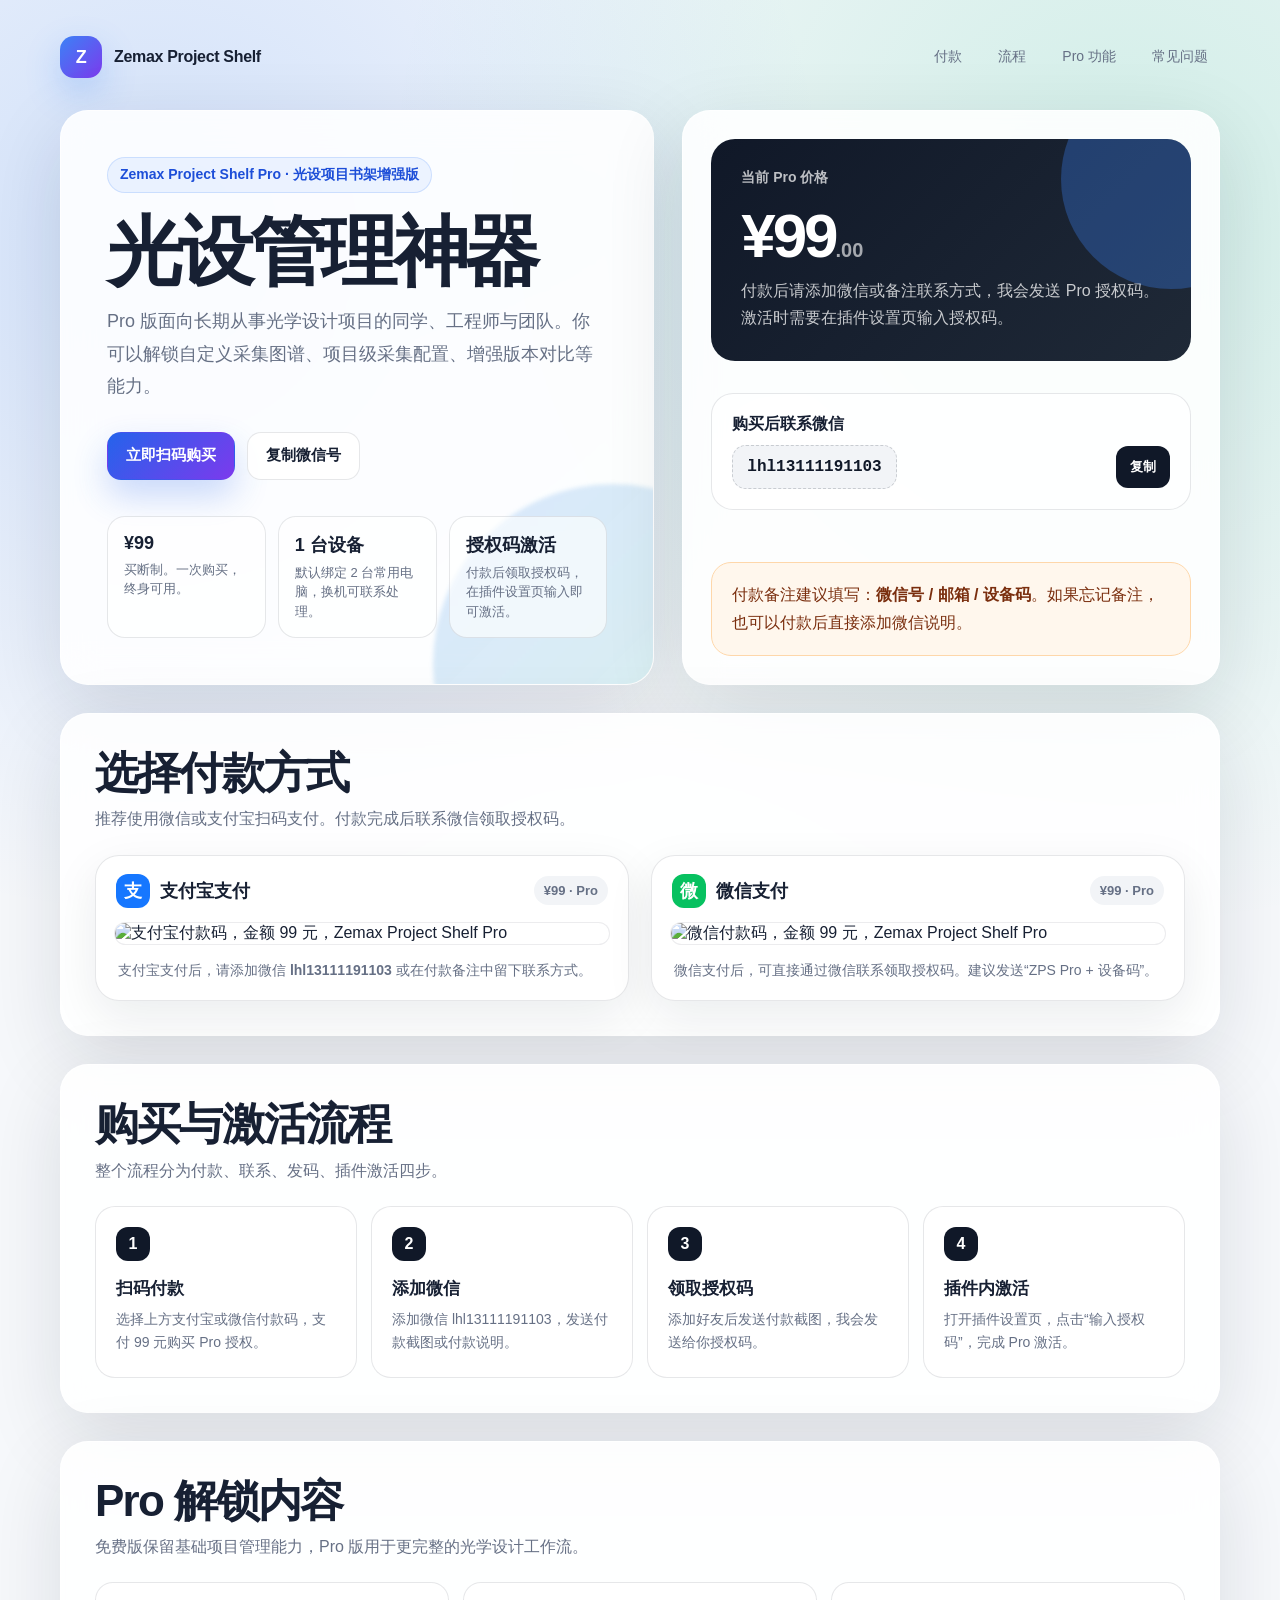
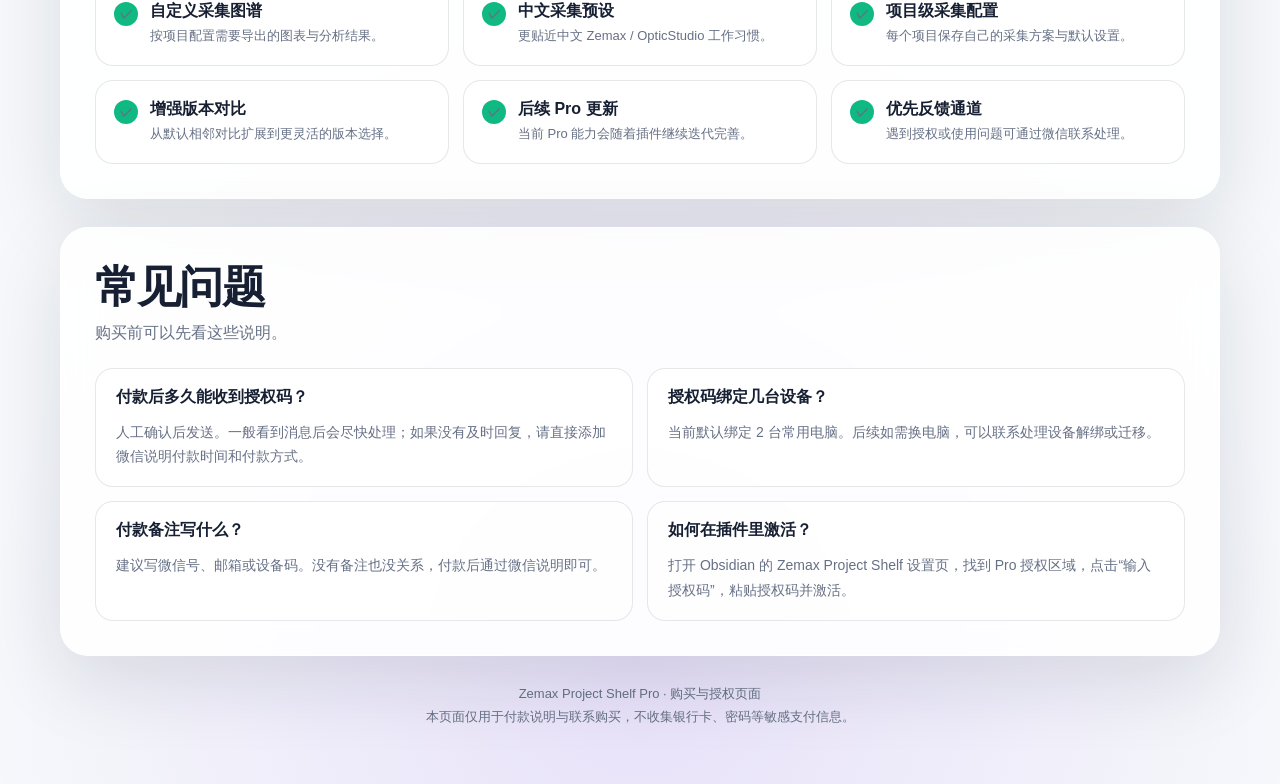
==== pro/index.html @ b1fa9ad0 "add pro purchase page" ====
<!DOCTYPE html>
<html lang="zh-CN"><head>
  <meta charset="utf-8">
  <meta name="viewport" content="width=device-width, initial-scale=1">
  <meta name="theme-color" content="#101828">
  <title>Zemax Project Shelf Pro 购买</title>
  <meta name="description" content="Zemax Project Shelf Pro 购买与授权激活页面。支持微信、支付宝付款，付款后联系领取授权码。">
  <style>
    :root {
      --bg: #f6f8fb;
      --card: rgba(255, 255, 255, 0.88);
      --card-strong: #ffffff;
      --text: #172033;
      --muted: #667085;
      --subtle: #98a2b3;
      --line: rgba(16, 24, 40, 0.10);
      --brand: #3b82f6;
      --brand-2: #10b981;
      --brand-3: #7c3aed;
      --danger: #ef4444;
      --shadow: 0 24px 80px rgba(16, 24, 40, 0.12);
      --shadow-soft: 0 16px 48px rgba(16, 24, 40, 0.08);
      --radius-xl: 28px;
      --radius-lg: 22px;
      --radius-md: 16px;
      --max: 1160px;
    }

    * { box-sizing: border-box; }

    html { scroll-behavior: smooth; }

    body {
      margin: 0;
      font-family: -apple-system, BlinkMacSystemFont, "Segoe UI", "PingFang SC", "Microsoft YaHei", "Helvetica Neue", Arial, sans-serif;
      color: var(--text);
      background:
        radial-gradient(circle at 12% 10%, rgba(59, 130, 246, 0.20), transparent 28%),
        radial-gradient(circle at 88% 8%, rgba(16, 185, 129, 0.16), transparent 30%),
        radial-gradient(circle at 50% 95%, rgba(124, 58, 237, 0.12), transparent 28%),
        var(--bg);
      min-height: 100vh;
    }

    a { color: inherit; text-decoration: none; }

    .page {
      width: min(var(--max), calc(100% - 32px));
      margin: 0 auto;
      padding: 24px 0 56px;
    }

    .nav {
      display: flex;
      align-items: center;
      justify-content: space-between;
      gap: 16px;
      padding: 12px 0 32px;
    }

    .brand {
      display: flex;
      align-items: center;
      gap: 12px;
      font-weight: 800;
      letter-spacing: -0.02em;
    }

    .brand-mark {
      width: 42px;
      height: 42px;
      border-radius: 14px;
      display: grid;
      place-items: center;
      color: white;
      background: linear-gradient(135deg, var(--brand), var(--brand-3));
      box-shadow: 0 14px 34px rgba(59, 130, 246, 0.26);
      font-size: 18px;
    }

    .nav-links {
      display: flex;
      align-items: center;
      gap: 12px;
      color: var(--muted);
      font-size: 14px;
    }

    .nav-links a {
      padding: 9px 12px;
      border-radius: 999px;
    }

    .nav-links a:hover { background: rgba(255,255,255,0.8); }

    .hero {
      display: grid;
      grid-template-columns: 1.05fr 0.95fr;
      gap: 28px;
      align-items: stretch;
    }

    .hero-card,
    .price-card,
    .section-card {
      background: var(--card);
      border: 1px solid rgba(255,255,255,0.72);
      border-radius: var(--radius-xl);
      box-shadow: var(--shadow);
      backdrop-filter: blur(18px);
    }

    .hero-card {
      padding: 46px;
      position: relative;
      overflow: hidden;
      min-height: 520px;
    }

    .hero-card::after {
      content: "";
      position: absolute;
      right: -140px;
      bottom: -160px;
      width: 360px;
      height: 360px;
      border-radius: 999px;
      background: linear-gradient(135deg, rgba(59,130,246,.18), rgba(16,185,129,.16));
      filter: blur(2px);
      pointer-events: none;
    }

    .eyebrow {
      display: inline-flex;
      align-items: center;
      gap: 8px;
      padding: 8px 12px;
      border: 1px solid rgba(59, 130, 246, 0.18);
      border-radius: 999px;
      color: #1d4ed8;
      background: rgba(59, 130, 246, 0.08);
      font-size: 14px;
      font-weight: 700;
    }

    h1 {
      margin: 22px 0 16px;
      font-size: clamp(42px, 7vw, 76px);
      line-height: 0.98;
      letter-spacing: -0.06em;
    }

    .hero-desc {
      max-width: 660px;
      margin: 0 0 26px;
      color: var(--muted);
      font-size: 18px;
      line-height: 1.78;
    }

    .hero-actions {
      display: flex;
      flex-wrap: wrap;
      gap: 12px;
      margin: 30px 0;
      position: relative;
      z-index: 1;
    }

    .btn {
      display: inline-flex;
      align-items: center;
      justify-content: center;
      gap: 9px;
      min-height: 48px;
      padding: 0 18px;
      border-radius: 14px;
      border: 1px solid transparent;
      font-size: 15px;
      font-weight: 800;
      cursor: pointer;
      transition: transform .18s ease, box-shadow .18s ease, background .18s ease;
      user-select: none;
    }

    .btn:hover { transform: translateY(-1px); }

    .btn-primary {
      color: #fff;
      background: linear-gradient(135deg, #2563eb, #7c3aed);
      box-shadow: 0 16px 34px rgba(37, 99, 235, 0.24);
    }

    .btn-secondary {
      color: var(--text);
      background: rgba(255,255,255,0.8);
      border-color: var(--line);
    }

    .mini-grid {
      display: grid;
      grid-template-columns: repeat(3, minmax(0, 1fr));
      gap: 12px;
      margin-top: 36px;
      position: relative;
      z-index: 1;
    }

    .mini {
      padding: 16px;
      border-radius: 18px;
      border: 1px solid var(--line);
      background: rgba(255,255,255,0.62);
    }

    .mini strong {
      display: block;
      margin-bottom: 6px;
      font-size: 18px;
    }

    .mini span {
      color: var(--muted);
      font-size: 13px;
      line-height: 1.5;
    }

    .price-card {
      padding: 28px;
      display: flex;
      flex-direction: column;
      justify-content: space-between;
      gap: 22px;
      min-height: 520px;
    }

    .price-box {
      border-radius: 24px;
      padding: 30px;
      background: linear-gradient(135deg, #101828, #1f2937);
      color: white;
      position: relative;
      overflow: hidden;
    }

    .price-box::before {
      content: "";
      position: absolute;
      inset: -70px -90px auto auto;
      width: 220px;
      height: 220px;
      border-radius: 999px;
      background: rgba(59,130,246,0.32);
    }

    .price-label {
      color: rgba(255,255,255,0.72);
      font-weight: 700;
      font-size: 14px;
      position: relative;
    }

    .price {
      margin: 18px 0 10px;
      font-size: 62px;
      line-height: 1;
      letter-spacing: -0.05em;
      font-weight: 900;
      position: relative;
    }

    .price small {
      font-size: 20px;
      color: rgba(255,255,255,0.62);
      font-weight: 700;
      letter-spacing: 0;
    }

    .price-note {
      color: rgba(255,255,255,0.76);
      line-height: 1.7;
      margin: 0;
      position: relative;
    }

    .contact-card {
      border: 1px solid var(--line);
      border-radius: 22px;
      padding: 20px;
      background: rgba(255,255,255,0.72);
    }

    .contact-row {
      display: flex;
      align-items: center;
      justify-content: space-between;
      gap: 12px;
      margin-top: 10px;
    }

    .contact-id {
      padding: 12px 14px;
      border-radius: 14px;
      background: #f2f4f7;
      border: 1px dashed rgba(16,24,40,0.18);
      color: #101828;
      font-family: ui-monospace, SFMono-Regular, Menlo, Monaco, Consolas, "Liberation Mono", monospace;
      font-weight: 800;
      overflow-wrap: anywhere;
    }

    .copy-btn {
      border: 0;
      border-radius: 12px;
      padding: 12px 14px;
      background: #101828;
      color: white;
      font-weight: 800;
      cursor: pointer;
      white-space: nowrap;
    }

    .section {
      margin-top: 28px;
    }

    .section-card {
      padding: 34px;
    }

    .section-head {
      display: flex;
      align-items: end;
      justify-content: space-between;
      gap: 20px;
      margin-bottom: 22px;
    }

    h2 {
      margin: 0;
      font-size: clamp(28px, 4vw, 44px);
      line-height: 1.12;
      letter-spacing: -0.04em;
    }

    .section-subtitle {
      margin: 8px 0 0;
      color: var(--muted);
      line-height: 1.7;
    }

    .payment-grid {
      display: grid;
      grid-template-columns: repeat(2, minmax(0, 1fr));
      gap: 22px;
    }

    .pay-card {
      background: var(--card-strong);
      border: 1px solid var(--line);
      border-radius: 24px;
      padding: 18px;
      box-shadow: var(--shadow-soft);
      overflow: hidden;
    }

    .pay-top {
      display: flex;
      align-items: center;
      justify-content: space-between;
      gap: 12px;
      margin-bottom: 14px;
      padding: 0 2px;
    }

    .pay-title {
      display: flex;
      align-items: center;
      gap: 10px;
      font-size: 18px;
      font-weight: 900;
    }

    .pay-icon {
      width: 34px;
      height: 34px;
      border-radius: 12px;
      display: grid;
      place-items: center;
      color: white;
      font-weight: 900;
    }

    .ali { background: #1677ff; }
    .wechat { background: #07c160; }

    .pay-badge {
      color: var(--muted);
      font-size: 13px;
      font-weight: 700;
      padding: 7px 10px;
      border-radius: 999px;
      background: #f2f4f7;
    }

    .pay-img-wrap {
      border-radius: 20px;
      border: 1px solid rgba(16,24,40,0.08);
      background: #fff;
      overflow: hidden;
    }

    .pay-img {
      width: 100%;
      display: block;
      height: auto;
    }

    .pay-tip {
      margin: 14px 4px 0;
      color: var(--muted);
      font-size: 14px;
      line-height: 1.7;
    }

    .steps {
      display: grid;
      grid-template-columns: repeat(4, minmax(0, 1fr));
      gap: 14px;
      counter-reset: step;
    }

    .step {
      counter-increment: step;
      border-radius: 20px;
      border: 1px solid var(--line);
      background: rgba(255,255,255,0.68);
      padding: 20px;
      min-height: 172px;
    }

    .step::before {
      content: counter(step);
      display: grid;
      place-items: center;
      width: 34px;
      height: 34px;
      border-radius: 12px;
      margin-bottom: 16px;
      background: #101828;
      color: white;
      font-weight: 900;
    }

    .step strong {
      display: block;
      margin-bottom: 8px;
      font-size: 17px;
    }

    .step span {
      color: var(--muted);
      font-size: 14px;
      line-height: 1.65;
    }

    .features {
      display: grid;
      grid-template-columns: repeat(3, minmax(0, 1fr));
      gap: 14px;
    }

    .feature {
      display: flex;
      gap: 12px;
      padding: 18px;
      border: 1px solid var(--line);
      border-radius: 18px;
      background: rgba(255,255,255,0.62);
    }

    .check {
      flex: 0 0 auto;
      width: 24px;
      height: 24px;
      border-radius: 999px;
      display: grid;
      place-items: center;
      color: white;
      background: var(--brand-2);
      font-size: 14px;
      font-weight: 900;
      margin-top: 1px;
    }

    .feature strong {
      display: block;
      margin-bottom: 4px;
      font-size: 16px;
    }

    .feature span {
      color: var(--muted);
      font-size: 13px;
      line-height: 1.6;
    }

    .notice {
      margin-top: 20px;
      padding: 18px 20px;
      border-radius: 20px;
      color: #7a2e0e;
      background: #fff7ed;
      border: 1px solid #fed7aa;
      line-height: 1.75;
    }

    .faq-grid {
      display: grid;
      grid-template-columns: repeat(2, minmax(0, 1fr));
      gap: 14px;
    }

    details {
      border: 1px solid var(--line);
      border-radius: 18px;
      background: rgba(255,255,255,0.68);
      padding: 18px 20px;
    }

    summary {
      cursor: pointer;
      font-weight: 900;
      list-style: none;
    }

    summary::-webkit-details-marker { display: none; }

    details p {
      margin: 12px 0 0;
      color: var(--muted);
      line-height: 1.72;
      font-size: 14px;
    }

    .footer {
      margin-top: 26px;
      text-align: center;
      color: var(--muted);
      font-size: 13px;
      line-height: 1.8;
    }

    .toast {
      position: fixed;
      left: 50%;
      bottom: 26px;
      transform: translateX(-50%) translateY(20px);
      opacity: 0;
      pointer-events: none;
      color: white;
      background: rgba(16,24,40,0.94);
      border-radius: 999px;
      padding: 12px 18px;
      font-weight: 800;
      box-shadow: 0 16px 40px rgba(16,24,40,0.22);
      transition: opacity .2s ease, transform .2s ease;
      z-index: 99;
    }

    .toast.show {
      opacity: 1;
      transform: translateX(-50%) translateY(0);
    }

    @media (max-width: 980px) {
      .hero,
      .payment-grid,
      .steps,
      .features,
      .faq-grid {
        grid-template-columns: 1fr;
      }
      .hero-card,
      .price-card { min-height: auto; }
      .mini-grid { grid-template-columns: 1fr; }
      .nav-links { display: none; }
      .section-head { display: block; }
    }

    @media (max-width: 640px) {
      .page { width: min(100% - 20px, var(--max)); padding-top: 14px; }
      .hero-card,
      .price-card,
      .section-card { border-radius: 22px; }
      .hero-card { padding: 30px 22px; }
      .price-card { padding: 18px; }
      .section-card { padding: 24px 18px; }
      .price { font-size: 52px; }
      .contact-row { align-items: stretch; flex-direction: column; }
      .copy-btn { width: 100%; }
      .btn { width: 100%; }
      .pay-card { padding: 12px; }
      .pay-top { align-items: flex-start; flex-direction: column; }
    }
  </style>
</head>
<body>
  <main class="page">
    <nav class="nav" aria-label="页面导航">
      <a class="brand" href="#top" aria-label="Zemax Project Shelf Pro">
        <span class="brand-mark">Z</span>
        <span>Zemax Project Shelf</span>
      </a>
      <div class="nav-links">
        <a href="#pay">付款</a>
        <a href="#steps">流程</a>
        <a href="#features">Pro 功能</a>
        <a href="#faq">常见问题</a>
      </div>
    </nav>

    <section class="hero" id="top">
      <div class="hero-card">
        <span class="eyebrow">Zemax Project Shelf Pro · 光设项目书架增强版</span>
        <h1>光设管理神器</h1>
        <p class="hero-desc">
          Pro 版面向长期从事光学设计项目的同学、工程师与团队。你可以解锁自定义采集图谱、项目级采集配置、增强版本对比等能力。
        </p>
        <div class="hero-actions">
          <a class="btn btn-primary" href="#pay">立即扫码购买</a>
          <button class="btn btn-secondary" type="button" data-copy="lhl13111191103">复制微信号</button>
        </div>
        <div class="mini-grid" aria-label="购买信息摘要">
          <div class="mini">
            <strong>¥99</strong>
            <span>买断制。一次购买，终身可用。</span>
          </div>
          <div class="mini">
            <strong>1 台设备</strong>
            <span>默认绑定 2 台常用电脑，换机可联系处理。</span>
          </div>
          <div class="mini">
            <strong>授权码激活</strong>
            <span>付款后领取授权码，在插件设置页输入即可激活。</span>
          </div>
        </div>
      </div>

      <aside class="price-card" aria-label="价格与联系方式">
        <div class="price-box">
          <div class="price-label">当前 Pro 价格</div>
          <div class="price">¥99<small>.00</small></div>
          <p class="price-note">付款后请添加微信或备注联系方式，我会发送 Pro 授权码。激活时需要在插件设置页输入授权码。</p>
        </div>
        <div class="contact-card">
          <strong>购买后联系微信</strong>
          <div class="contact-row">
            <div class="contact-id">lhl13111191103</div>
            <button class="copy-btn" type="button" data-copy="lhl13111191103">复制</button>
          </div>
        </div>
        <div class="notice">
          付款备注建议填写：<strong>微信号 / 邮箱 / 设备码</strong>。如果忘记备注，也可以付款后直接添加微信说明。
        </div>
      </aside>
    </section>

    <section class="section" id="pay">
      <div class="section-card">
        <div class="section-head">
          <div>
            <h2>选择付款方式</h2>
            <p class="section-subtitle">推荐使用微信或支付宝扫码支付。付款完成后联系微信领取授权码。</p>
          </div>
        </div>

        <div class="payment-grid">
          <article class="pay-card">
            <div class="pay-top">
              <div class="pay-title"><span class="pay-icon ali">支</span>支付宝支付</div>
              <span class="pay-badge">¥99 · Pro</span>
            </div>
            <div class="pay-img-wrap">
              <img class="pay-img" src="assets/alipay-pro-99.jpg" alt="支付宝付款码，金额 99 元，Zemax Project Shelf Pro">
            </div>
            <p class="pay-tip">支付宝支付后，请添加微信 <strong>lhl13111191103</strong> 或在付款备注中留下联系方式。</p>
          </article>

          <article class="pay-card">
            <div class="pay-top">
              <div class="pay-title"><span class="pay-icon wechat">微</span>微信支付</div>
              <span class="pay-badge">¥99 · Pro</span>
            </div>
            <div class="pay-img-wrap">
              <img class="pay-img" src="assets/wechat-pro-99.png" alt="微信付款码，金额 99 元，Zemax Project Shelf Pro">
            </div>
            <p class="pay-tip">微信支付后，可直接通过微信联系领取授权码。建议发送“ZPS Pro + 设备码”。</p>
          </article>
        </div>
      </div>
    </section>

    <section class="section" id="steps">
      <div class="section-card">
        <div class="section-head">
          <div>
            <h2>购买与激活流程</h2>
            <p class="section-subtitle">整个流程分为付款、联系、发码、插件激活四步。</p>
          </div>
        </div>
        <div class="steps">
          <div class="step">
            <strong>扫码付款</strong>
            <span>选择上方支付宝或微信付款码，支付 99 元购买 Pro 授权。</span>
          </div>
          <div class="step">
            <strong>添加微信</strong>
            <span>添加微信 lhl13111191103，发送付款截图或付款说明。</span>
          </div>
          <div class="step">
            <strong>领取授权码</strong>
            <span>添加好友后发送付款截图，我会发送给你授权码。</span>
          </div>
          <div class="step">
            <strong>插件内激活</strong>
            <span>打开插件设置页，点击“输入授权码”，完成 Pro 激活。</span>
          </div>
        </div>
      </div>
    </section>

    <section class="section" id="features">
      <div class="section-card">
        <div class="section-head">
          <div>
            <h2>Pro 解锁内容</h2>
            <p class="section-subtitle">免费版保留基础项目管理能力，Pro 版用于更完整的光学设计工作流。</p>
          </div>
        </div>
        <div class="features">
          <div class="feature"><span class="check">✓</span><div><strong>自定义采集图谱</strong><span>按项目配置需要导出的图表与分析结果。</span></div></div>
          <div class="feature"><span class="check">✓</span><div><strong>中文采集预设</strong><span>更贴近中文 Zemax / OpticStudio 工作习惯。</span></div></div>
          <div class="feature"><span class="check">✓</span><div><strong>项目级采集配置</strong><span>每个项目保存自己的采集方案与默认设置。</span></div></div>
          <div class="feature"><span class="check">✓</span><div><strong>增强版本对比</strong><span>从默认相邻对比扩展到更灵活的版本选择。</span></div></div>
          
          
          
          <div class="feature"><span class="check">✓</span><div><strong>后续 Pro 更新</strong><span>当前 Pro 能力会随着插件继续迭代完善。</span></div></div>
          <div class="feature"><span class="check">✓</span><div><strong>优先反馈通道</strong><span>遇到授权或使用问题可通过微信联系处理。</span></div></div>
        </div>
      </div>
    </section>

    <section class="section" id="faq">
      <div class="section-card">
        <div class="section-head">
          <div>
            <h2>常见问题</h2>
            <p class="section-subtitle">购买前可以先看这些说明。</p>
          </div>
        </div>
        <div class="faq-grid">
          <details open="">
            <summary>付款后多久能收到授权码？</summary>
            <p>人工确认后发送。一般看到消息后会尽快处理；如果没有及时回复，请直接添加微信说明付款时间和付款方式。</p>
          </details>
          <details open="">
            <summary>授权码绑定几台设备？</summary>
            <p>当前默认绑定 2 台常用电脑。后续如需换电脑，可以联系处理设备解绑或迁移。</p>
          </details>
          <details open="">
            <summary>付款备注写什么？</summary>
            <p>建议写微信号、邮箱或设备码。没有备注也没关系，付款后通过微信说明即可。</p>
          </details>
          <details open="">
            <summary>如何在插件里激活？</summary>
            <p>打开 Obsidian 的 Zemax Project Shelf 设置页，找到 Pro 授权区域，点击“输入授权码”，粘贴授权码并激活。</p>
          </details>
        </div>
      </div>
    </section>

    <footer class="footer">
      <div>Zemax Project Shelf Pro · 购买与授权页面</div>
      <div>本页面仅用于付款说明与联系购买，不收集银行卡、密码等敏感支付信息。</div>
    </footer>
  </main>

  <div class="toast" id="toast" role="status" aria-live="polite">已复制</div>

  <script>
    const toast = document.getElementById('toast');
    let timer = null;

    function showToast(message) {
      toast.textContent = message;
      toast.classList.add('show');
      clearTimeout(timer);
      timer = setTimeout(() => toast.classList.remove('show'), 1800);
    }

    async function copyText(text) {
      try {
        await navigator.clipboard.writeText(text);
        showToast('已复制微信号：' + text);
      } catch (error) {
        const input = document.createElement('input');
        input.value = text;
        document.body.appendChild(input);
        input.select();
        document.execCommand('copy');
        input.remove();
        showToast('已复制微信号：' + text);
      }
    }

    document.querySelectorAll('[data-copy]').forEach((button) => {
      button.addEventListener('click', () => copyText(button.dataset.copy));
    });
  </script>


</body></html>
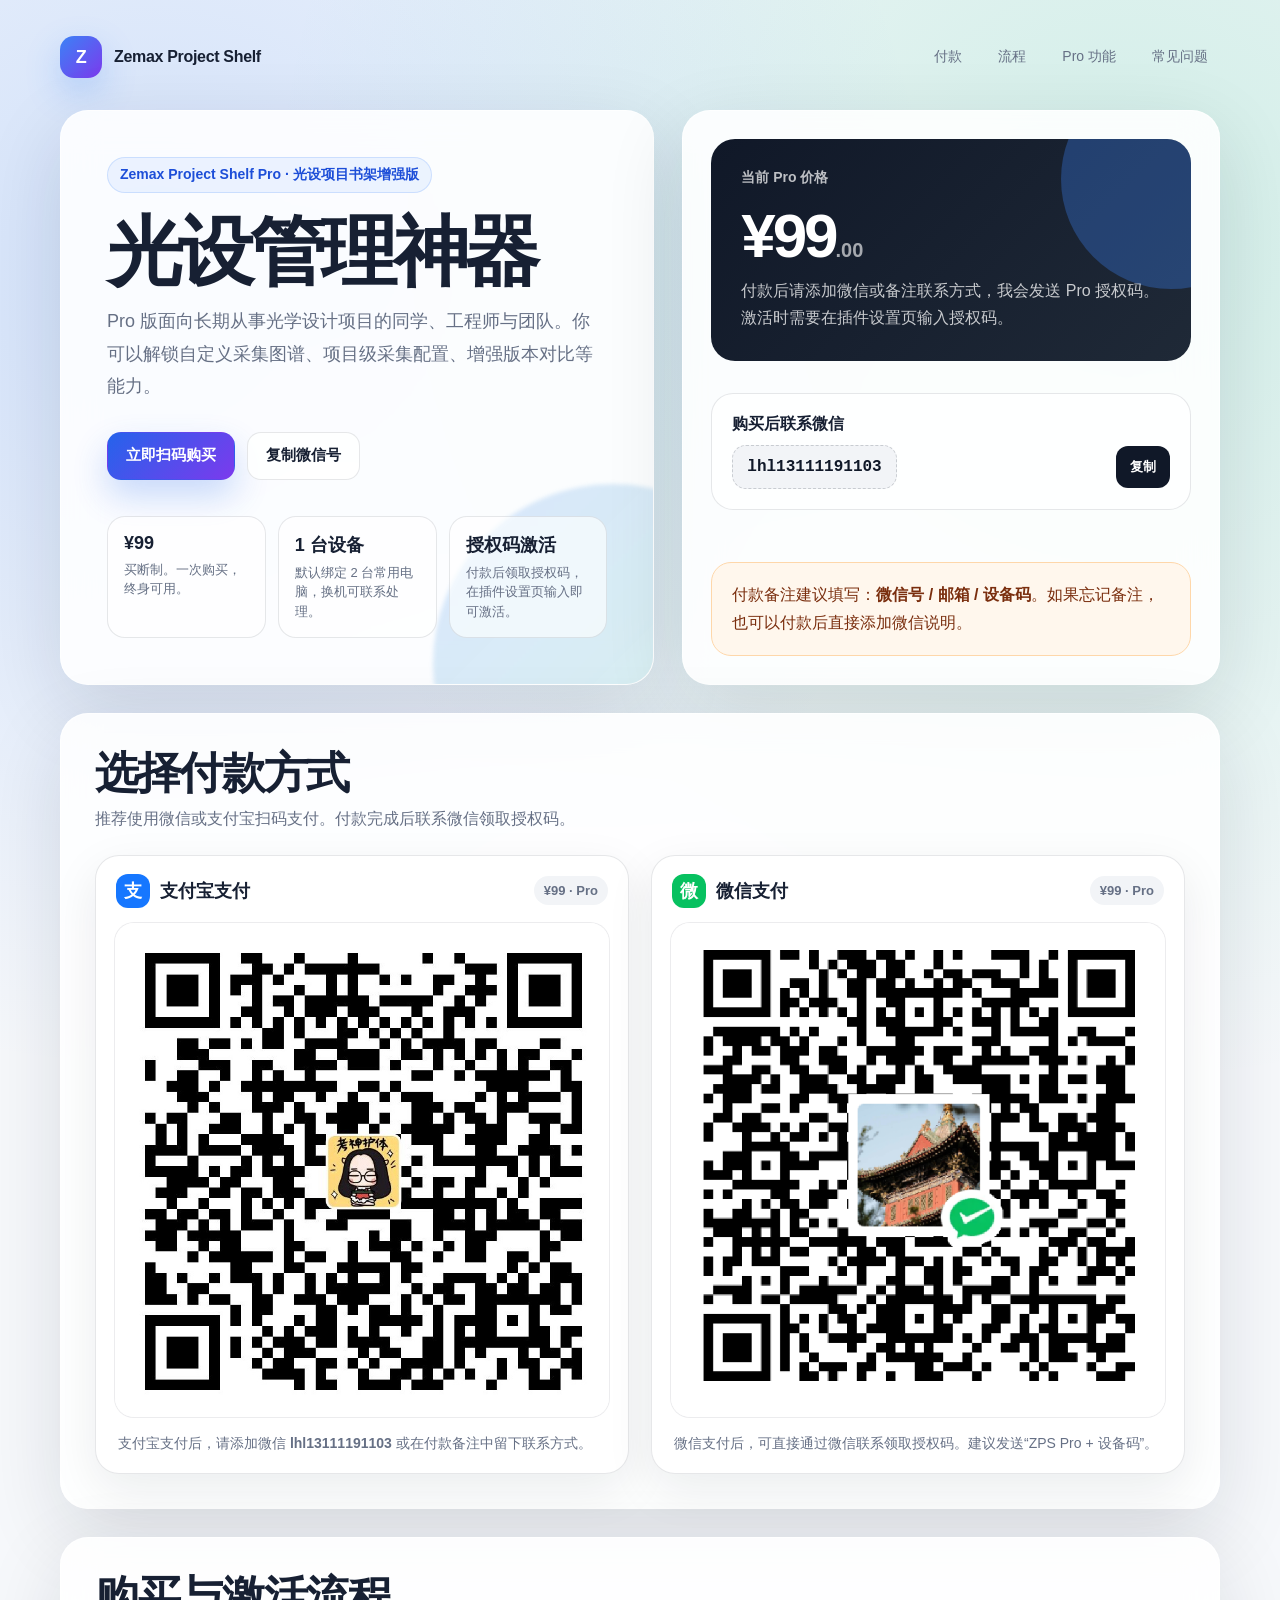
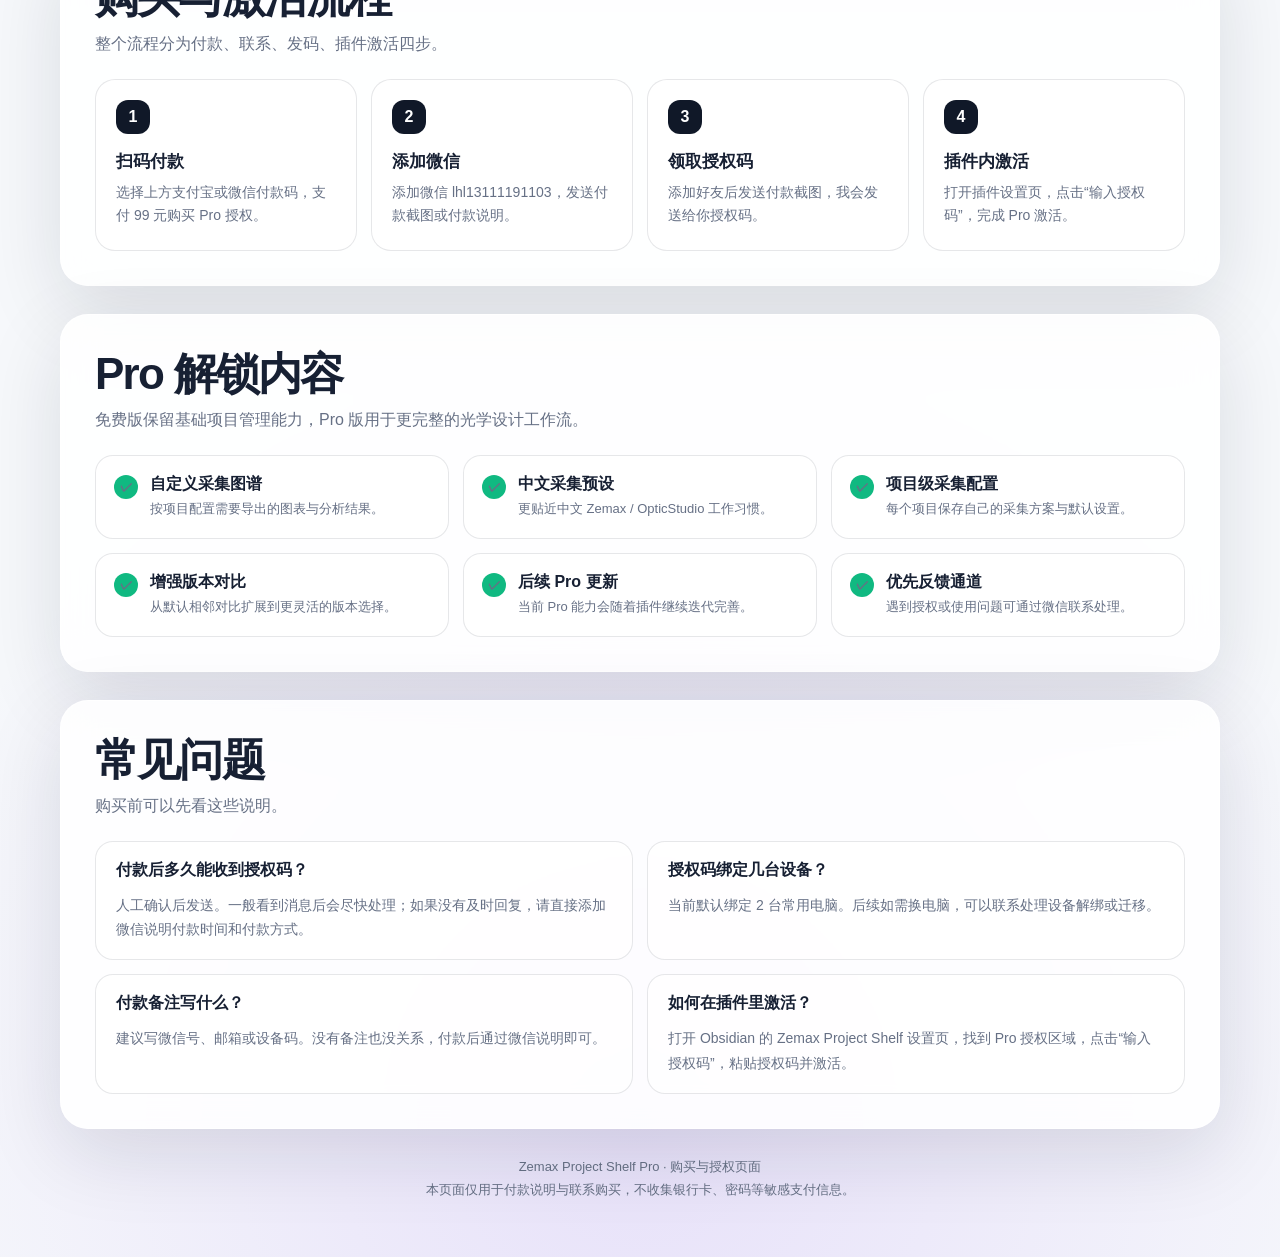
==== commit 978ac973: "add pro purchase page" ====
--- a/pro/index.html
+++ b/pro/index.html
@@ -682,7 +682,7 @@
               <span class="pay-badge">¥99 · Pro</span>
             </div>
             <div class="pay-img-wrap">
-              <img class="pay-img" src="assets/alipay-pro-99.jpg" alt="支付宝付款码，金额 99 元，Zemax Project Shelf Pro">
+              <img class="pay-img" src="../assets/alipay-pro-99.jpg" alt="支付宝付款码，金额 99 元，Zemax Project Shelf Pro">
             </div>
             <p class="pay-tip">支付宝支付后，请添加微信 <strong>lhl13111191103</strong> 或在付款备注中留下联系方式。</p>
           </article>
@@ -693,7 +693,7 @@
               <span class="pay-badge">¥99 · Pro</span>
             </div>
             <div class="pay-img-wrap">
-              <img class="pay-img" src="assets/wechat-pro-99.png" alt="微信付款码，金额 99 元，Zemax Project Shelf Pro">
+              <img class="pay-img" src="../assets/wechat-pro-99.png" alt="微信付款码，金额 99 元，Zemax Project Shelf Pro">
             </div>
             <p class="pay-tip">微信支付后，可直接通过微信联系领取授权码。建议发送“ZPS Pro + 设备码”。</p>
           </article>
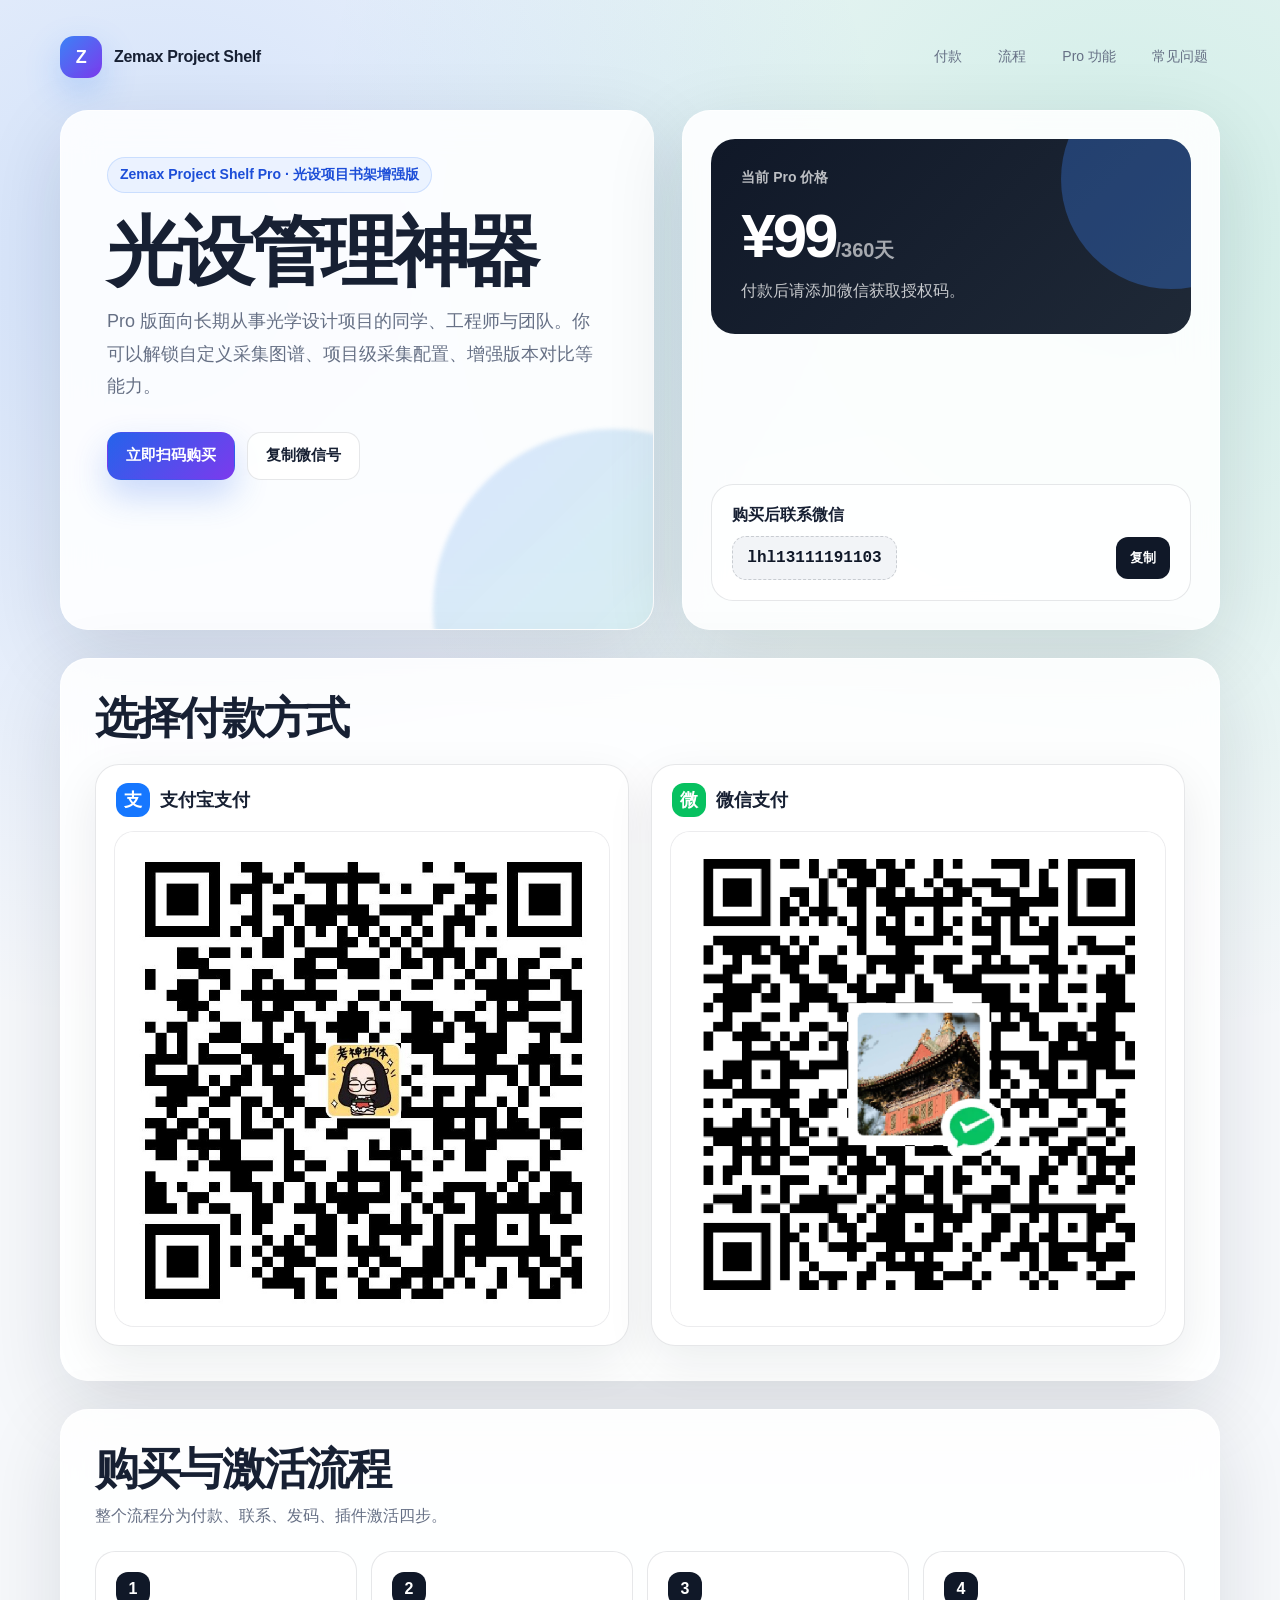
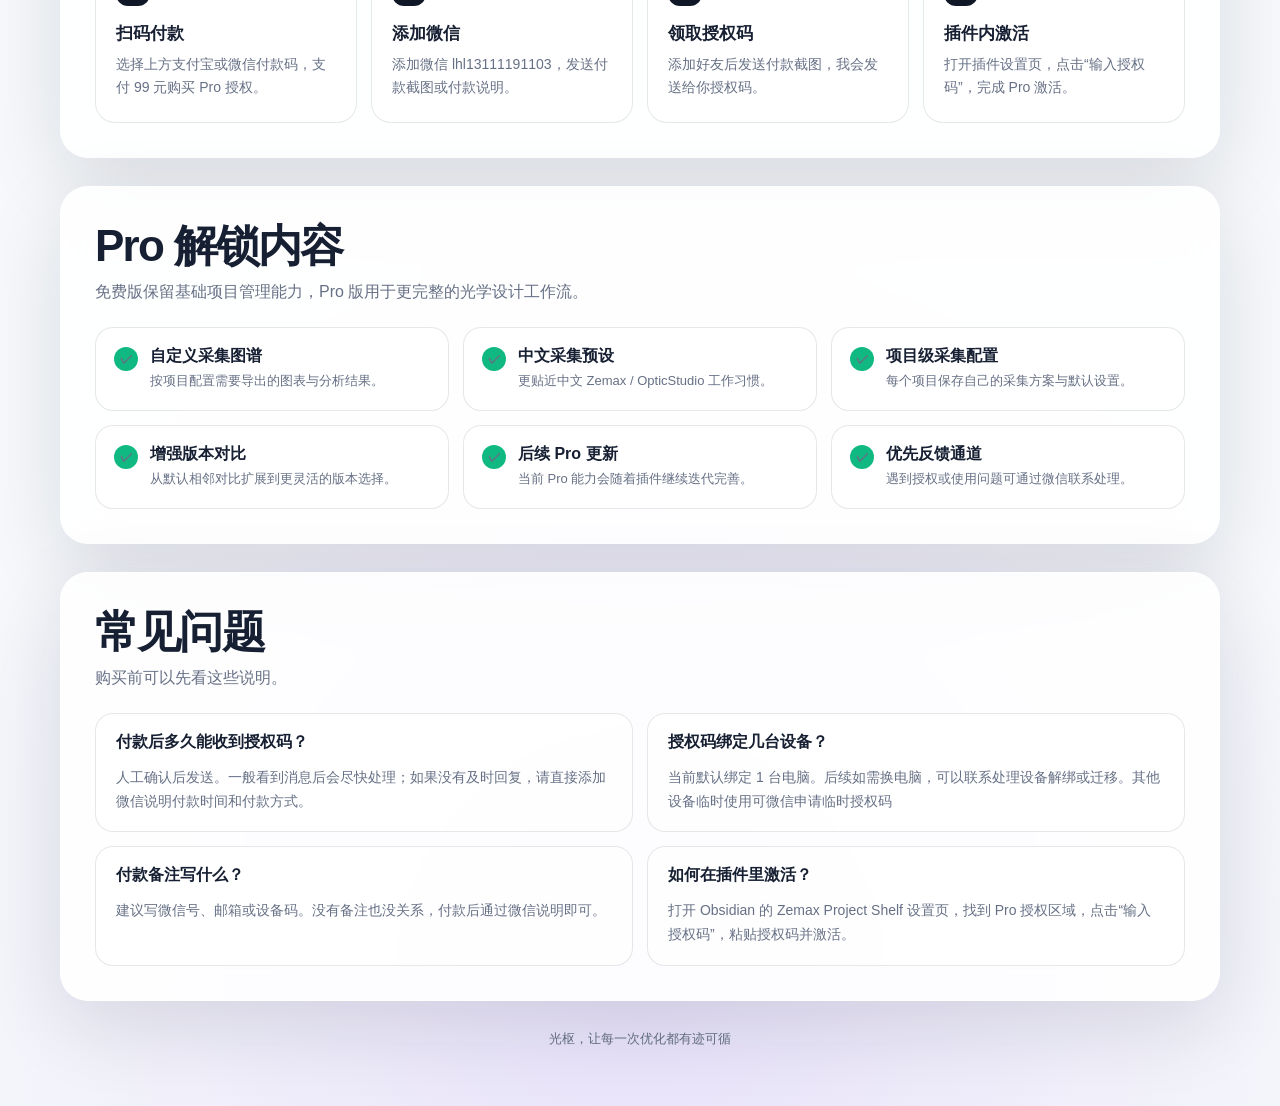
==== commit a1a5fca0: "Update index.html" ====
--- a/pro/index.html
+++ b/pro/index.html
@@ -631,27 +631,14 @@
           <a class="btn btn-primary" href="#pay">立即扫码购买</a>
           <button class="btn btn-secondary" type="button" data-copy="lhl13111191103">复制微信号</button>
         </div>
-        <div class="mini-grid" aria-label="购买信息摘要">
-          <div class="mini">
-            <strong>¥99</strong>
-            <span>买断制。一次购买，终身可用。</span>
-          </div>
-          <div class="mini">
-            <strong>1 台设备</strong>
-            <span>默认绑定 2 台常用电脑，换机可联系处理。</span>
-          </div>
-          <div class="mini">
-            <strong>授权码激活</strong>
-            <span>付款后领取授权码，在插件设置页输入即可激活。</span>
-          </div>
-        </div>
+       
       </div>
 
       <aside class="price-card" aria-label="价格与联系方式">
         <div class="price-box">
           <div class="price-label">当前 Pro 价格</div>
-          <div class="price">¥99<small>.00</small></div>
-          <p class="price-note">付款后请添加微信或备注联系方式，我会发送 Pro 授权码。激活时需要在插件设置页输入授权码。</p>
+          <div class="price">¥99<small>/360天</small></div>
+          <p class="price-note">付款后请添加微信获取授权码。</p>
         </div>
         <div class="contact-card">
           <strong>购买后联系微信</strong>
@@ -660,9 +647,7 @@
             <button class="copy-btn" type="button" data-copy="lhl13111191103">复制</button>
           </div>
         </div>
-        <div class="notice">
-          付款备注建议填写：<strong>微信号 / 邮箱 / 设备码</strong>。如果忘记备注，也可以付款后直接添加微信说明。
-        </div>
+        
       </aside>
     </section>
 
@@ -671,7 +656,6 @@
         <div class="section-head">
           <div>
             <h2>选择付款方式</h2>
-            <p class="section-subtitle">推荐使用微信或支付宝扫码支付。付款完成后联系微信领取授权码。</p>
           </div>
         </div>
 
@@ -679,23 +663,20 @@
           <article class="pay-card">
             <div class="pay-top">
               <div class="pay-title"><span class="pay-icon ali">支</span>支付宝支付</div>
-              <span class="pay-badge">¥99 · Pro</span>
             </div>
             <div class="pay-img-wrap">
               <img class="pay-img" src="../assets/alipay-pro-99.jpg" alt="支付宝付款码，金额 99 元，Zemax Project Shelf Pro">
             </div>
-            <p class="pay-tip">支付宝支付后，请添加微信 <strong>lhl13111191103</strong> 或在付款备注中留下联系方式。</p>
           </article>
 
           <article class="pay-card">
             <div class="pay-top">
               <div class="pay-title"><span class="pay-icon wechat">微</span>微信支付</div>
-              <span class="pay-badge">¥99 · Pro</span>
+              
             </div>
             <div class="pay-img-wrap">
               <img class="pay-img" src="../assets/wechat-pro-99.png" alt="微信付款码，金额 99 元，Zemax Project Shelf Pro">
             </div>
-            <p class="pay-tip">微信支付后，可直接通过微信联系领取授权码。建议发送“ZPS Pro + 设备码”。</p>
           </article>
         </div>
       </div>
@@ -767,7 +748,7 @@
           </details>
           <details open="">
             <summary>授权码绑定几台设备？</summary>
-            <p>当前默认绑定 2 台常用电脑。后续如需换电脑，可以联系处理设备解绑或迁移。</p>
+            <p>当前默认绑定 1 台电脑。后续如需换电脑，可以联系处理设备解绑或迁移。其他设备临时使用可微信申请临时授权码</p>
           </details>
           <details open="">
             <summary>付款备注写什么？</summary>
@@ -782,8 +763,7 @@
     </section>
 
     <footer class="footer">
-      <div>Zemax Project Shelf Pro · 购买与授权页面</div>
-      <div>本页面仅用于付款说明与联系购买，不收集银行卡、密码等敏感支付信息。</div>
+      <div>光枢，让每一次优化都有迹可循</div>
     </footer>
   </main>
 
@@ -821,4 +801,4 @@
   </script>
 
 
-</body></html>+</body></html>
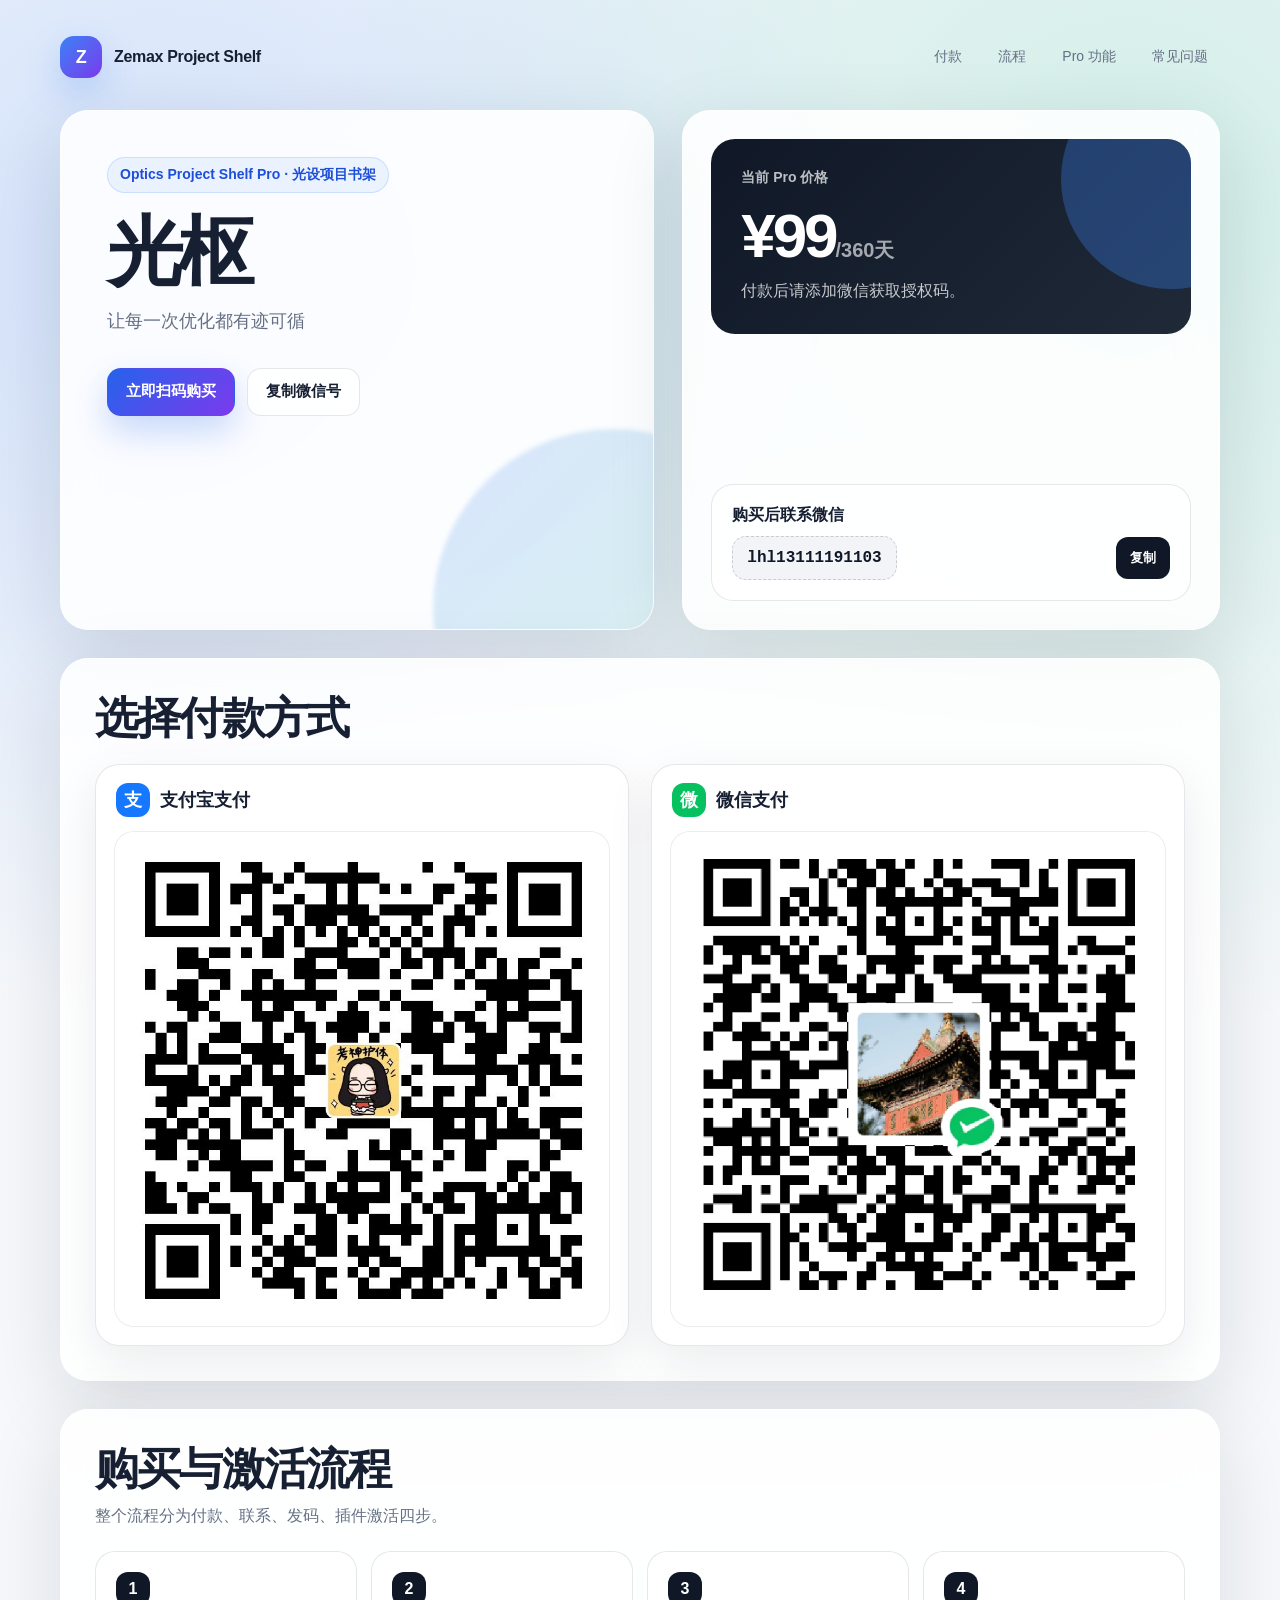
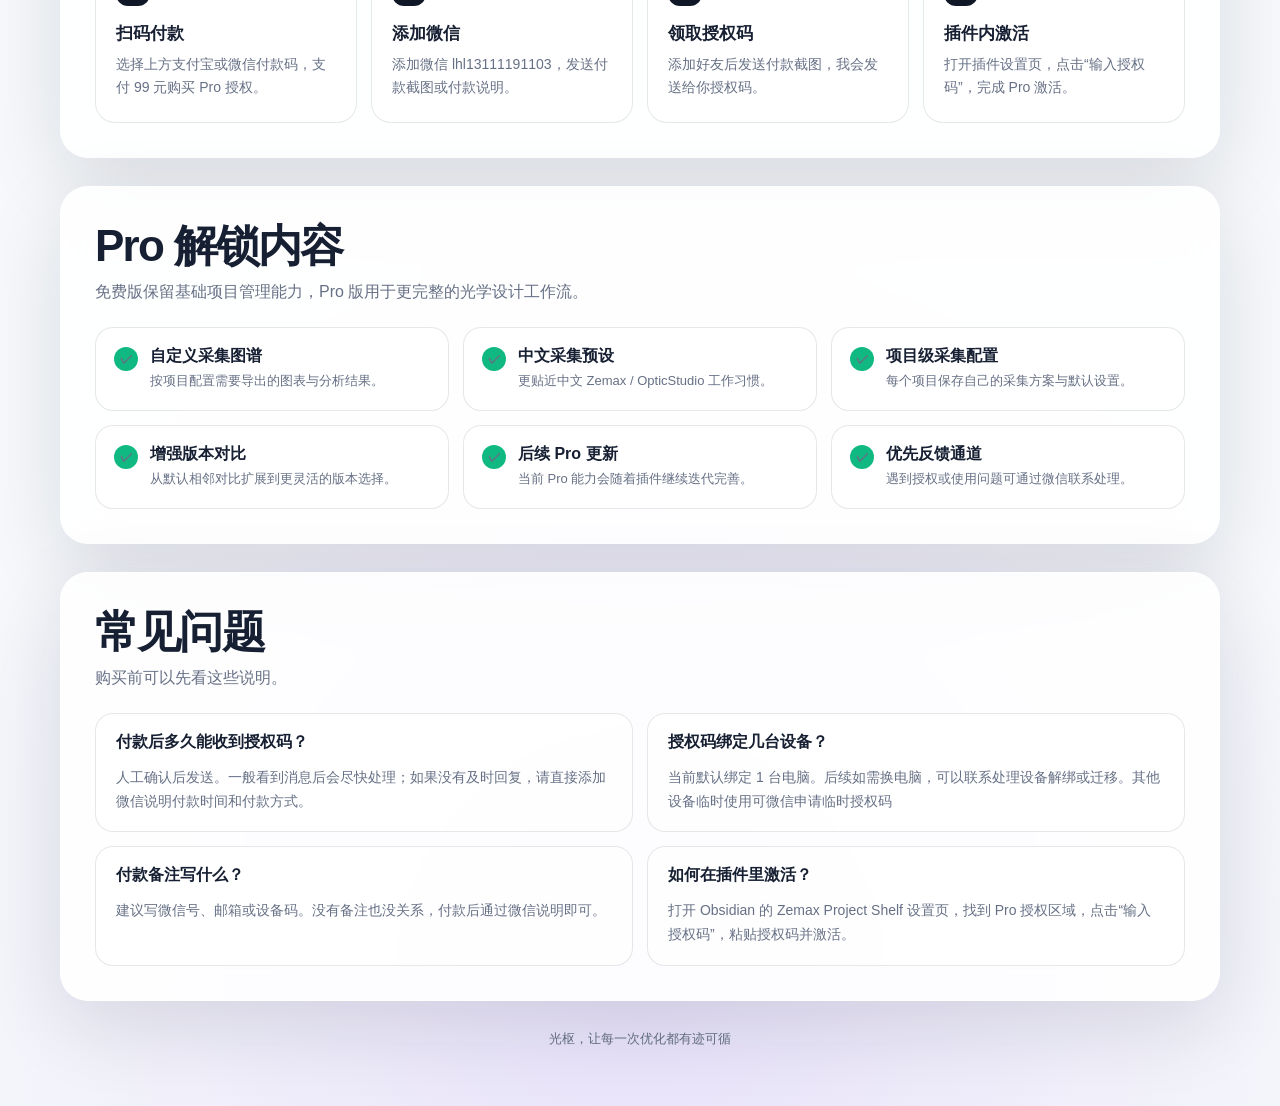
==== commit 69e6c057: "Update index.html" ====
--- a/pro/index.html
+++ b/pro/index.html
@@ -622,10 +622,10 @@
 
     <section class="hero" id="top">
       <div class="hero-card">
-        <span class="eyebrow">Zemax Project Shelf Pro · 光设项目书架增强版</span>
-        <h1>光设管理神器</h1>
+        <span class="eyebrow">Optics Project Shelf Pro · 光设项目书架</span>
+        <h1>光枢</h1>
         <p class="hero-desc">
-          Pro 版面向长期从事光学设计项目的同学、工程师与团队。你可以解锁自定义采集图谱、项目级采集配置、增强版本对比等能力。
+          让每一次优化都有迹可循
         </p>
         <div class="hero-actions">
           <a class="btn btn-primary" href="#pay">立即扫码购买</a>
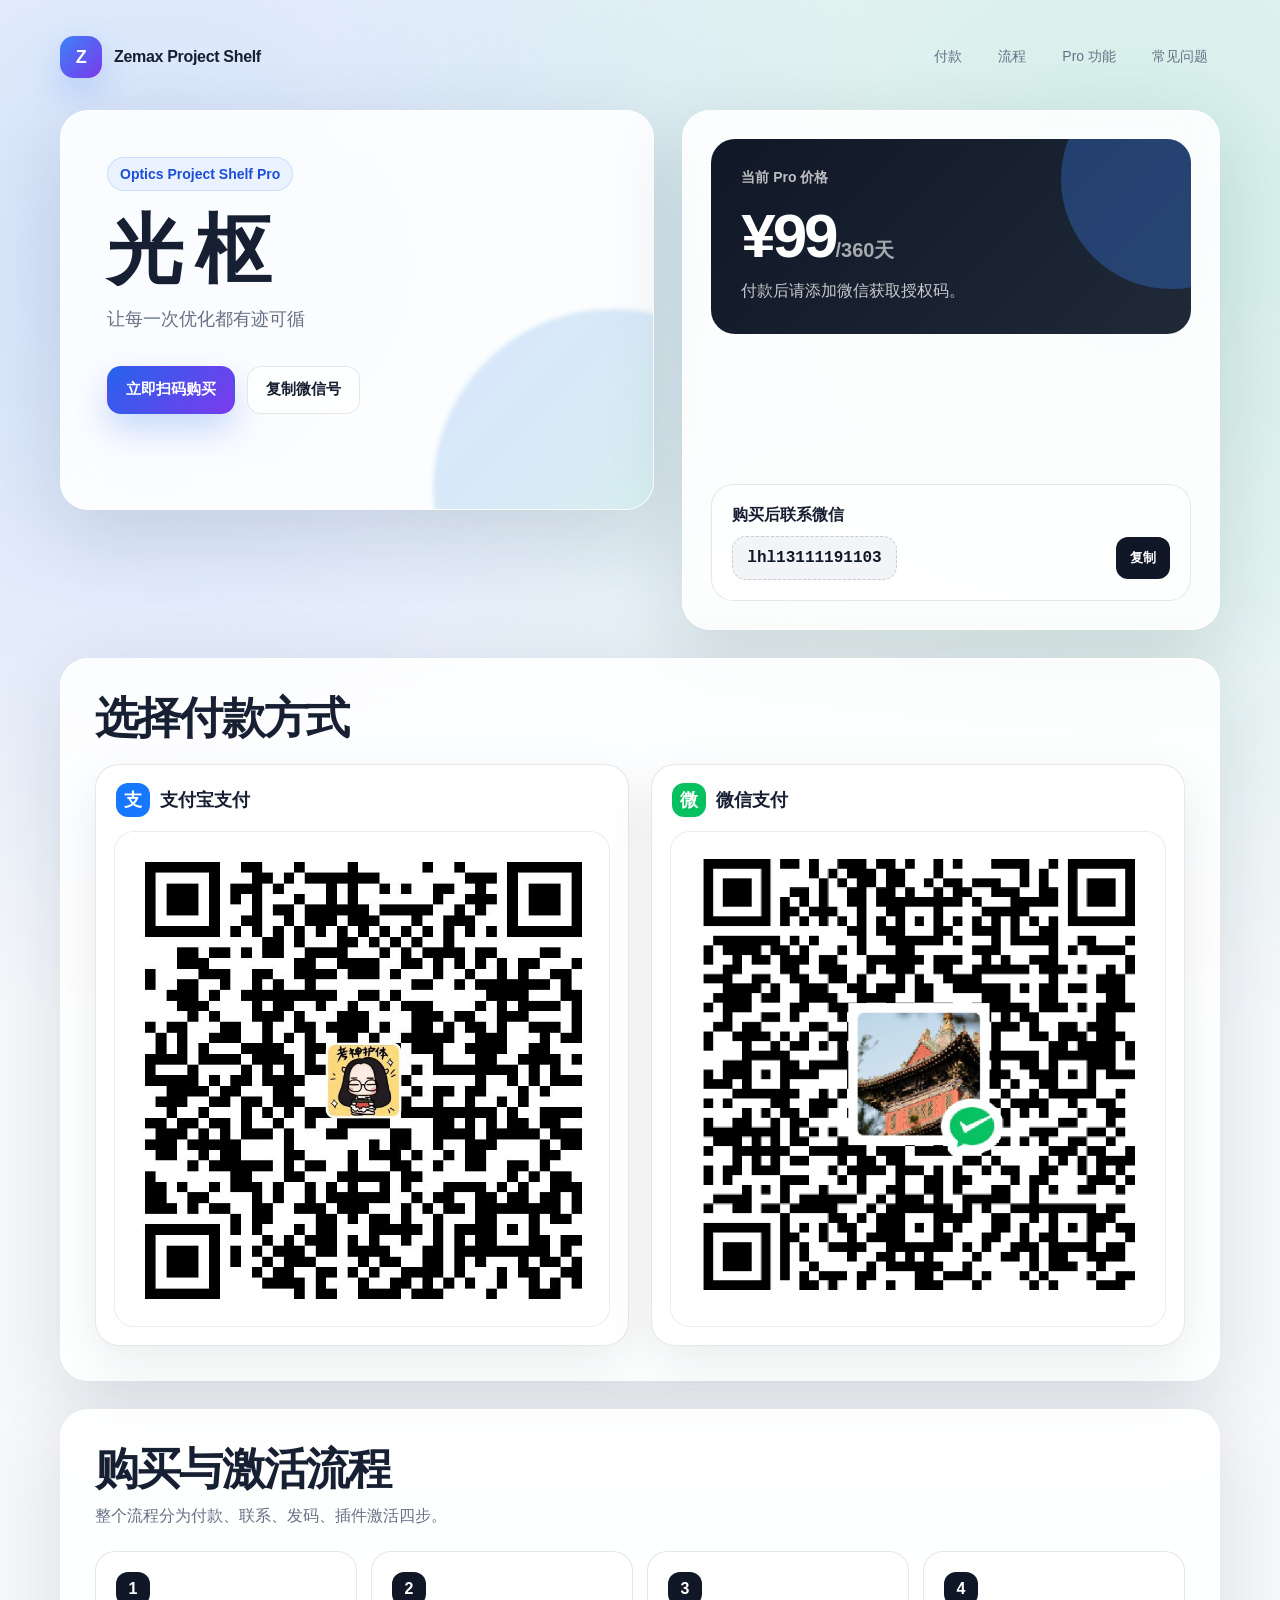
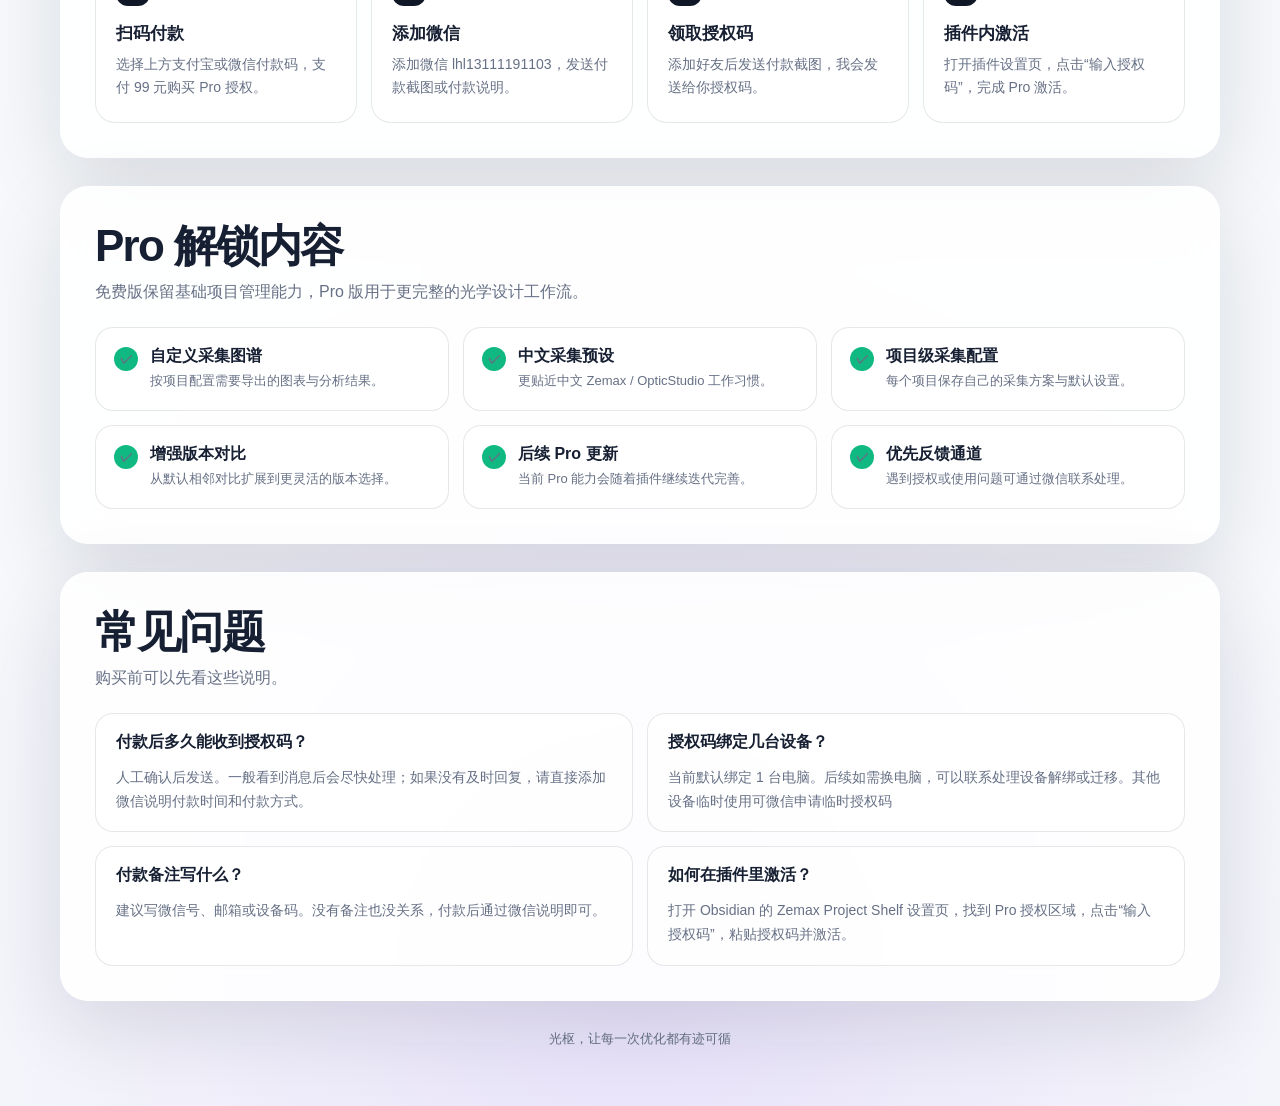
==== commit 6eed8f42: "Update index.html" ====
--- a/pro/index.html
+++ b/pro/index.html
@@ -114,7 +114,6 @@
       padding: 46px;
       position: relative;
       overflow: hidden;
-      min-height: 520px;
     }
 
     .hero-card::after {
@@ -621,9 +620,9 @@
     </nav>
 
     <section class="hero" id="top">
-      <div class="hero-card">
-        <span class="eyebrow">Optics Project Shelf Pro · 光设项目书架</span>
-        <h1>光枢</h1>
+      <div class="hero-card" style="height: 400px;">
+        <span class="eyebrow">Optics Project Shelf Pro</span>
+        <h1>光 枢</h1>
         <p class="hero-desc">
           让每一次优化都有迹可循
         </p>
@@ -634,7 +633,7 @@
        
       </div>
 
-      <aside class="price-card" aria-label="价格与联系方式">
+      <aside class="price-card" aria-label="价格与联系方式" style="height: 400px;">
         <div class="price-box">
           <div class="price-label">当前 Pro 价格</div>
           <div class="price">¥99<small>/360天</small></div>
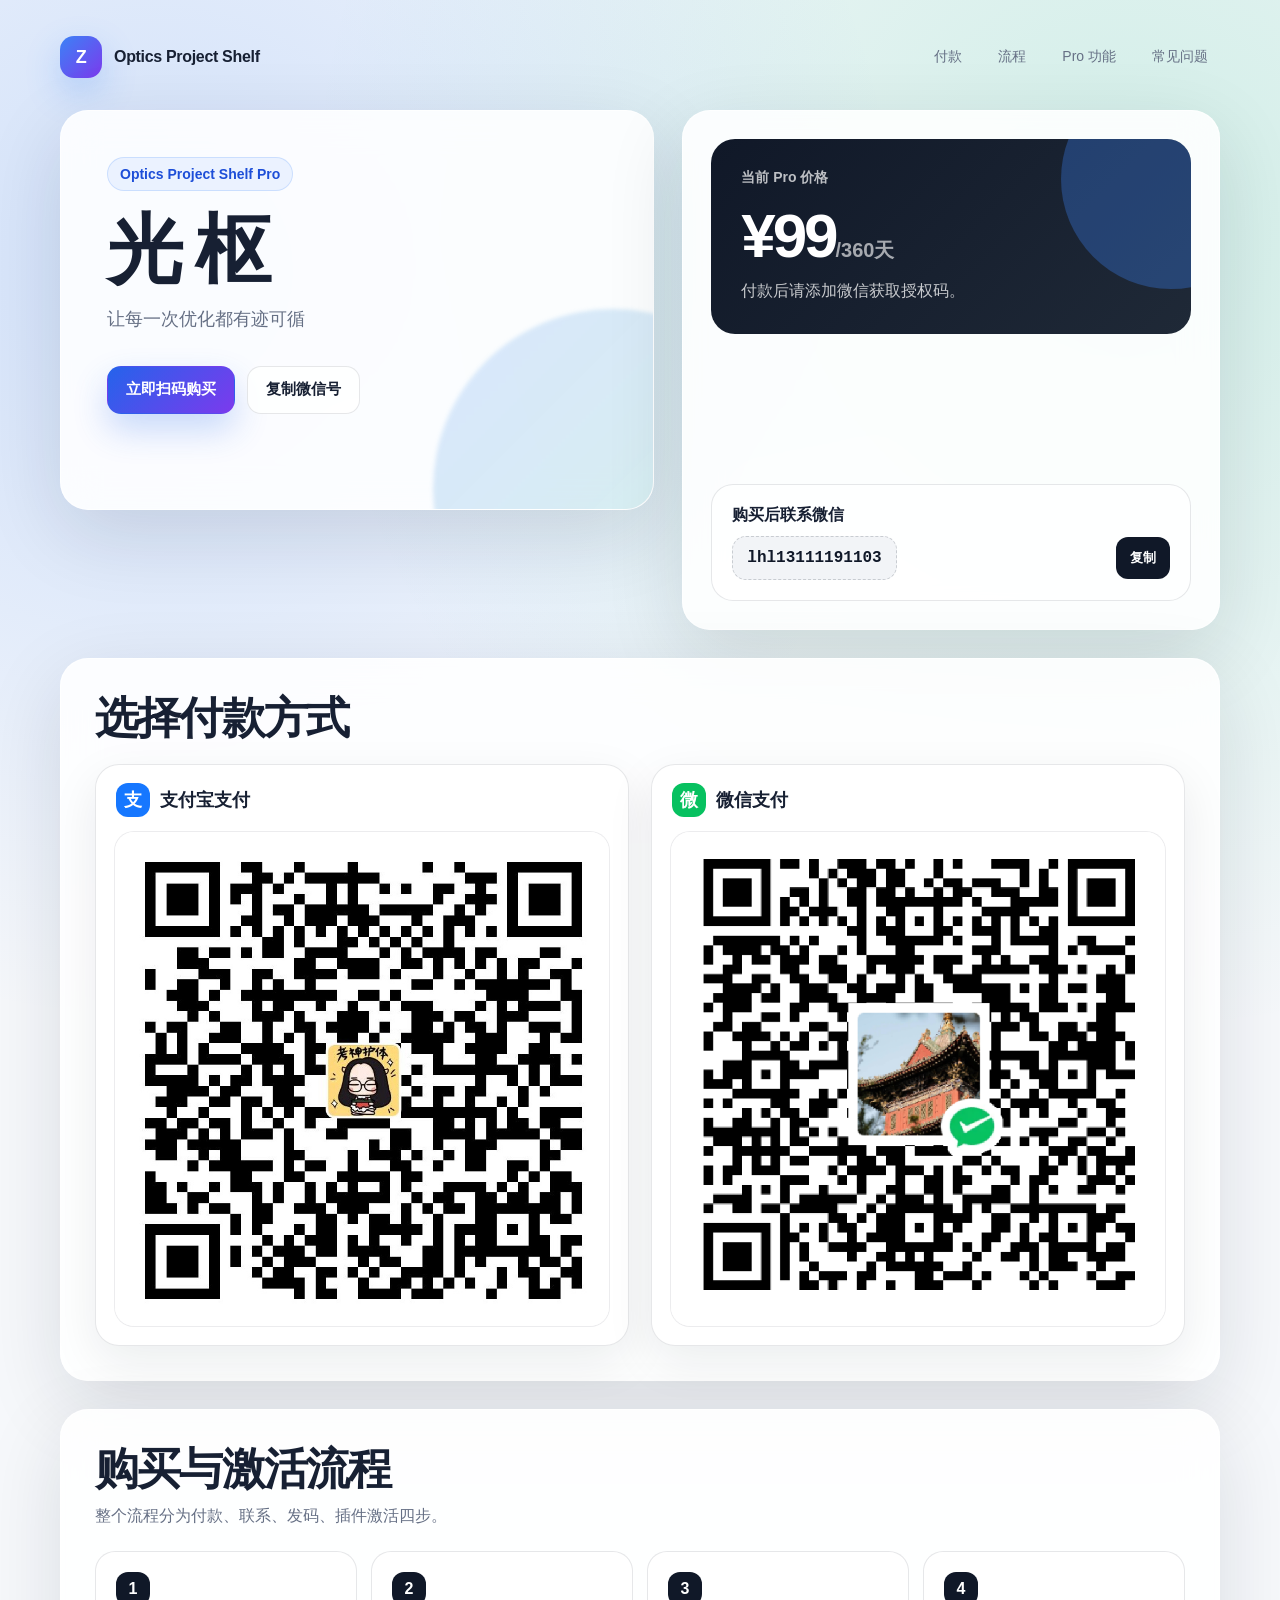
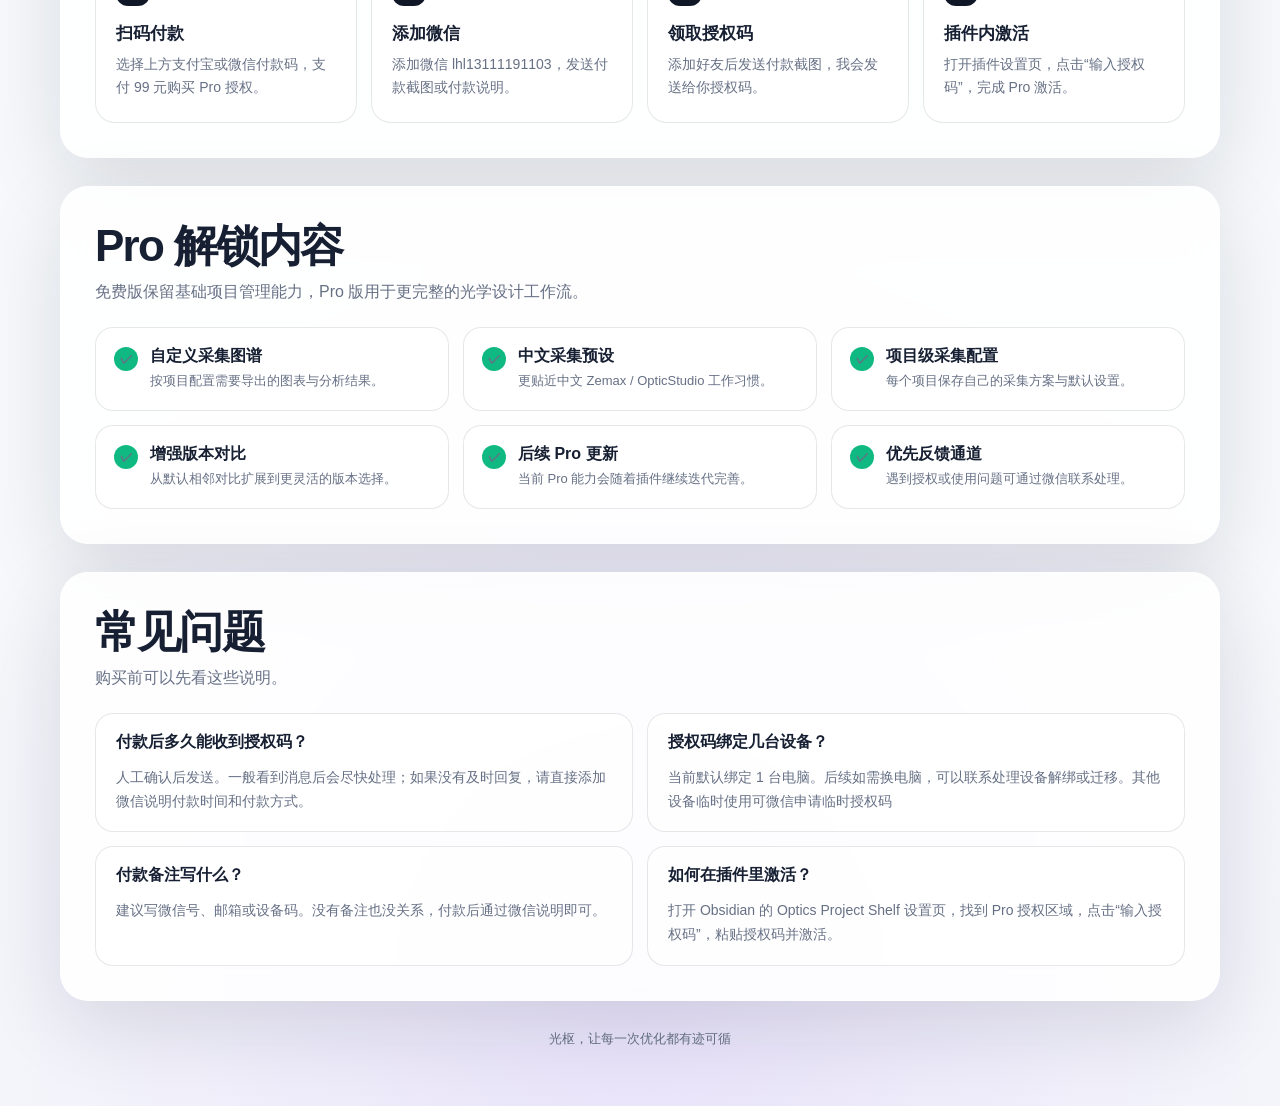
==== commit 1f0496a3: "Update index.html" ====
--- a/pro/index.html
+++ b/pro/index.html
@@ -4,7 +4,7 @@
   <meta name="viewport" content="width=device-width, initial-scale=1">
   <meta name="theme-color" content="#101828">
   <title>Zemax Project Shelf Pro 购买</title>
-  <meta name="description" content="Zemax Project Shelf Pro 购买与授权激活页面。支持微信、支付宝付款，付款后联系领取授权码。">
+  <meta name="description" content="Optics Project Shelf Pro 购买与授权激活页面。支持微信、支付宝付款，付款后联系领取授权码。">
   <style>
     :root {
       --bg: #f6f8fb;
@@ -607,9 +607,9 @@
 <body>
   <main class="page">
     <nav class="nav" aria-label="页面导航">
-      <a class="brand" href="#top" aria-label="Zemax Project Shelf Pro">
+      <a class="brand" href="#top" aria-label="Optics Project Shelf Pro">
         <span class="brand-mark">Z</span>
-        <span>Zemax Project Shelf</span>
+        <span>Optics Project Shelf</span>
       </a>
       <div class="nav-links">
         <a href="#pay">付款</a>
@@ -664,7 +664,7 @@
               <div class="pay-title"><span class="pay-icon ali">支</span>支付宝支付</div>
             </div>
             <div class="pay-img-wrap">
-              <img class="pay-img" src="../assets/alipay-pro-99.jpg" alt="支付宝付款码，金额 99 元，Zemax Project Shelf Pro">
+              <img class="pay-img" src="../assets/alipay-pro-99.jpg" alt="支付宝付款码，金额 99 元，Optics Project Shelf Pro">
             </div>
           </article>
 
@@ -674,7 +674,7 @@
               
             </div>
             <div class="pay-img-wrap">
-              <img class="pay-img" src="../assets/wechat-pro-99.png" alt="微信付款码，金额 99 元，Zemax Project Shelf Pro">
+              <img class="pay-img" src="../assets/wechat-pro-99.png" alt="微信付款码，金额 99 元，Optics Project Shelf Pro">
             </div>
           </article>
         </div>
@@ -755,7 +755,7 @@
           </details>
           <details open="">
             <summary>如何在插件里激活？</summary>
-            <p>打开 Obsidian 的 Zemax Project Shelf 设置页，找到 Pro 授权区域，点击“输入授权码”，粘贴授权码并激活。</p>
+            <p>打开 Obsidian 的 Optics Project Shelf 设置页，找到 Pro 授权区域，点击“输入授权码”，粘贴授权码并激活。</p>
           </details>
         </div>
       </div>
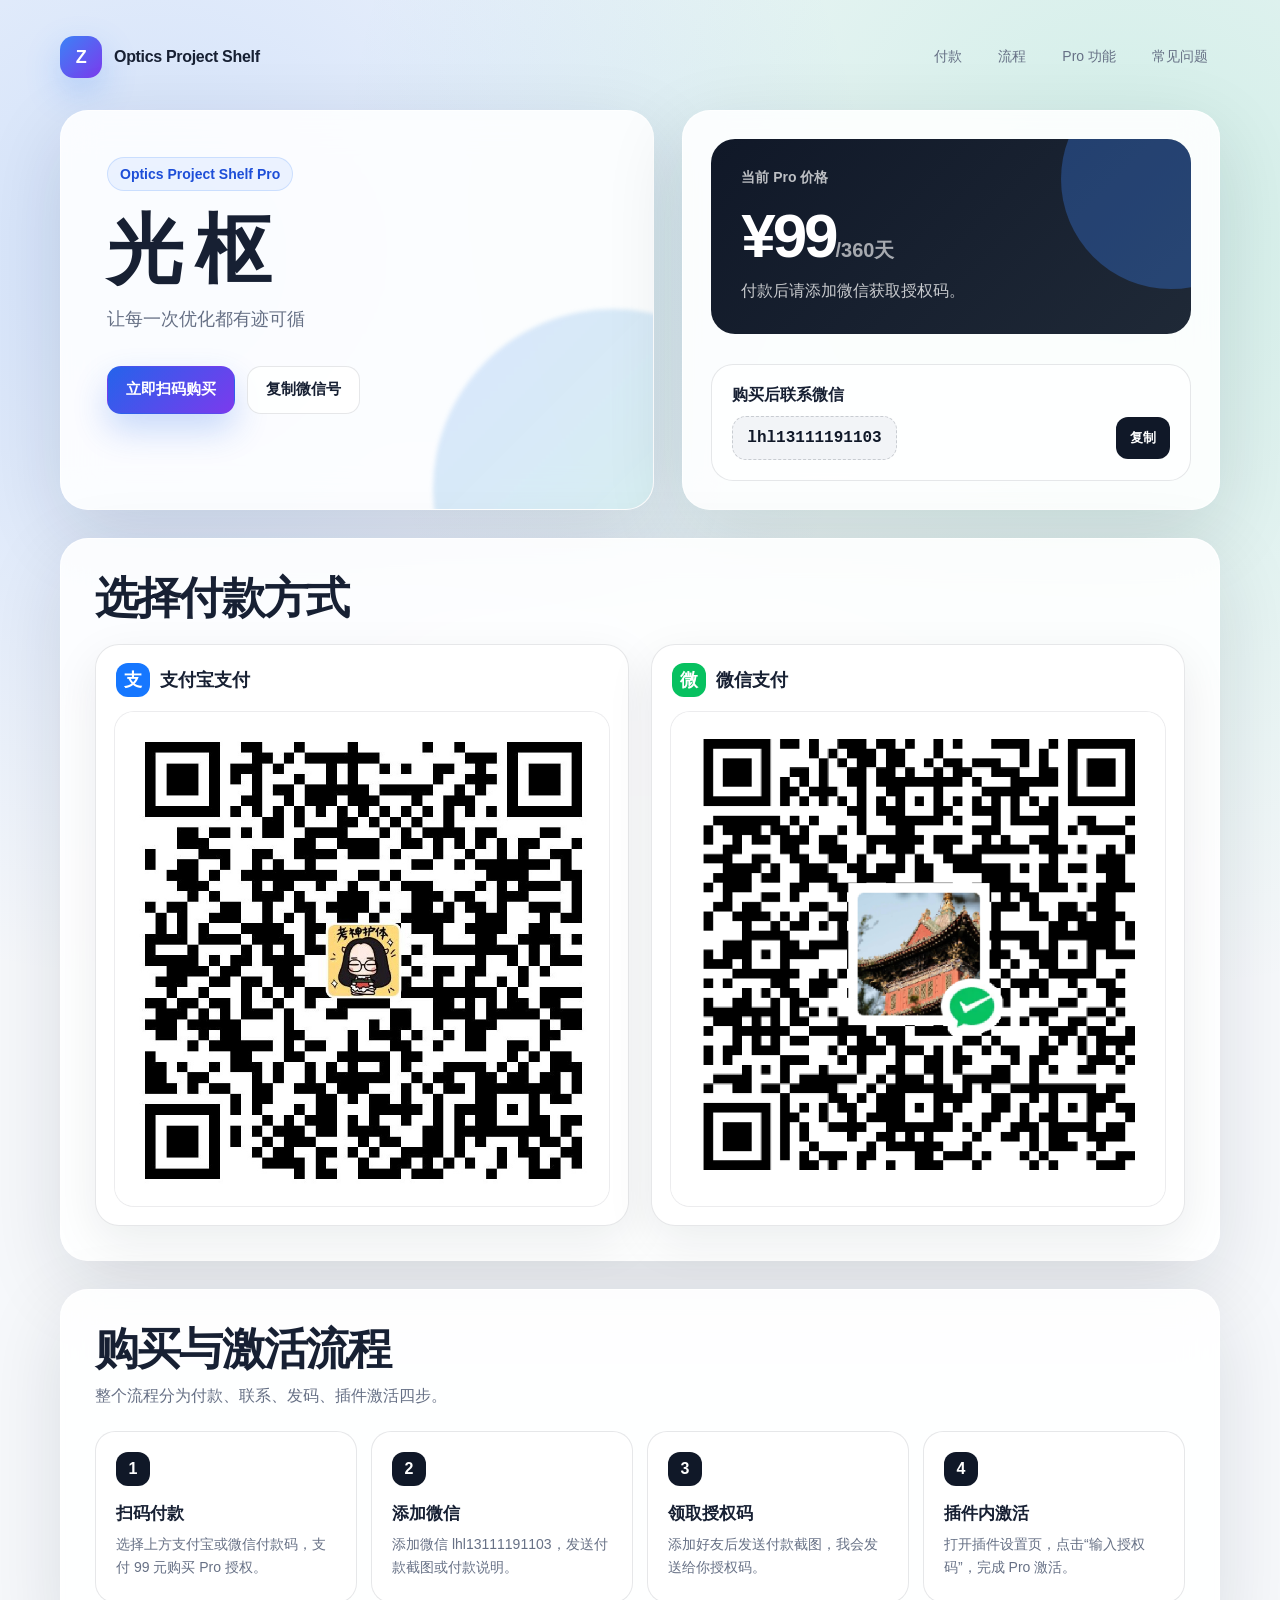
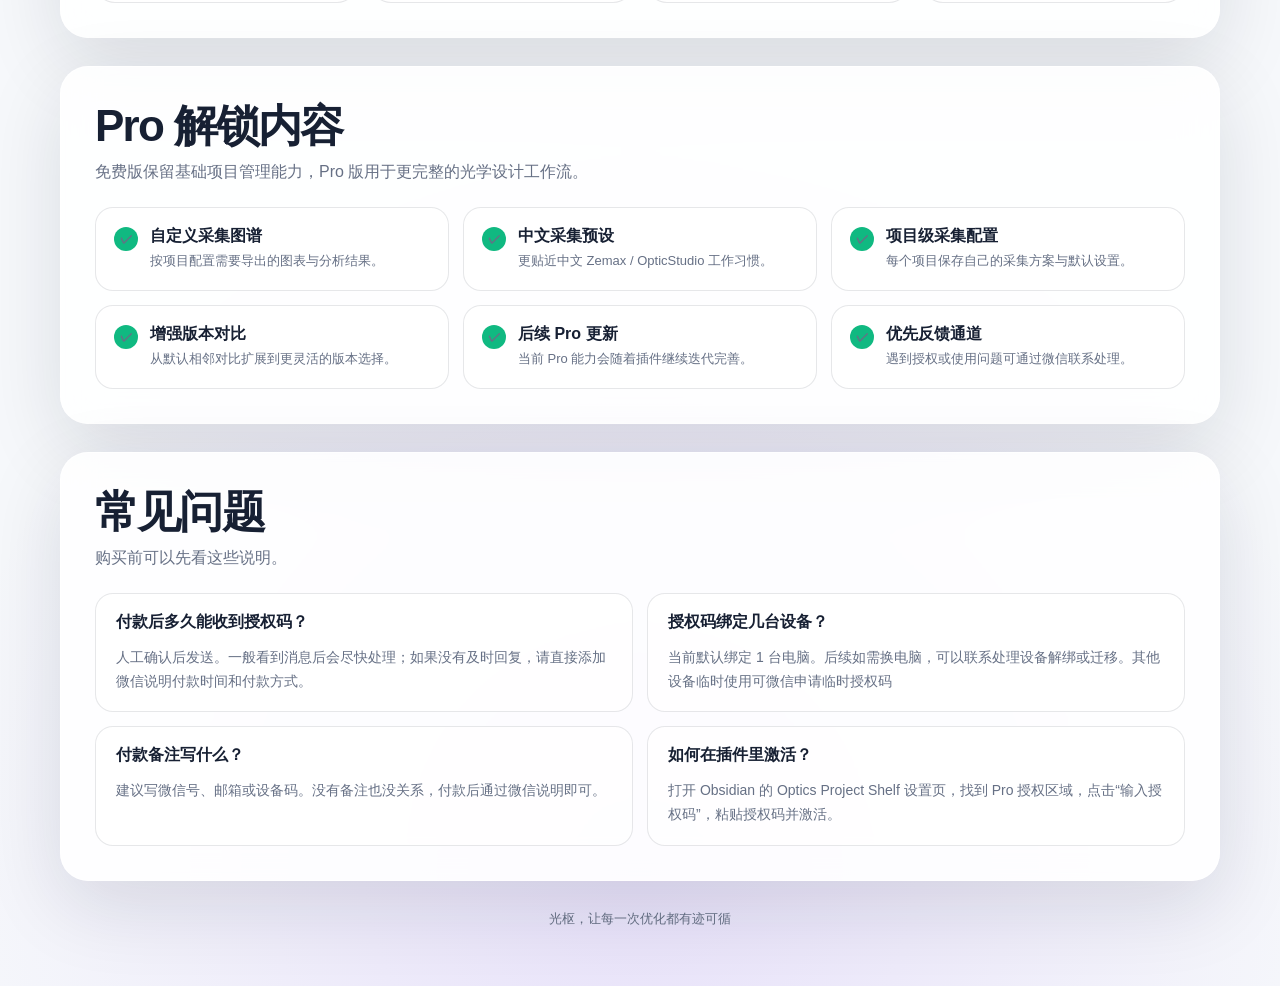
==== commit d4f49150: "Update index.html" ====
--- a/pro/index.html
+++ b/pro/index.html
@@ -230,7 +230,6 @@
       flex-direction: column;
       justify-content: space-between;
       gap: 22px;
-      min-height: 520px;
     }
 
     .price-box {
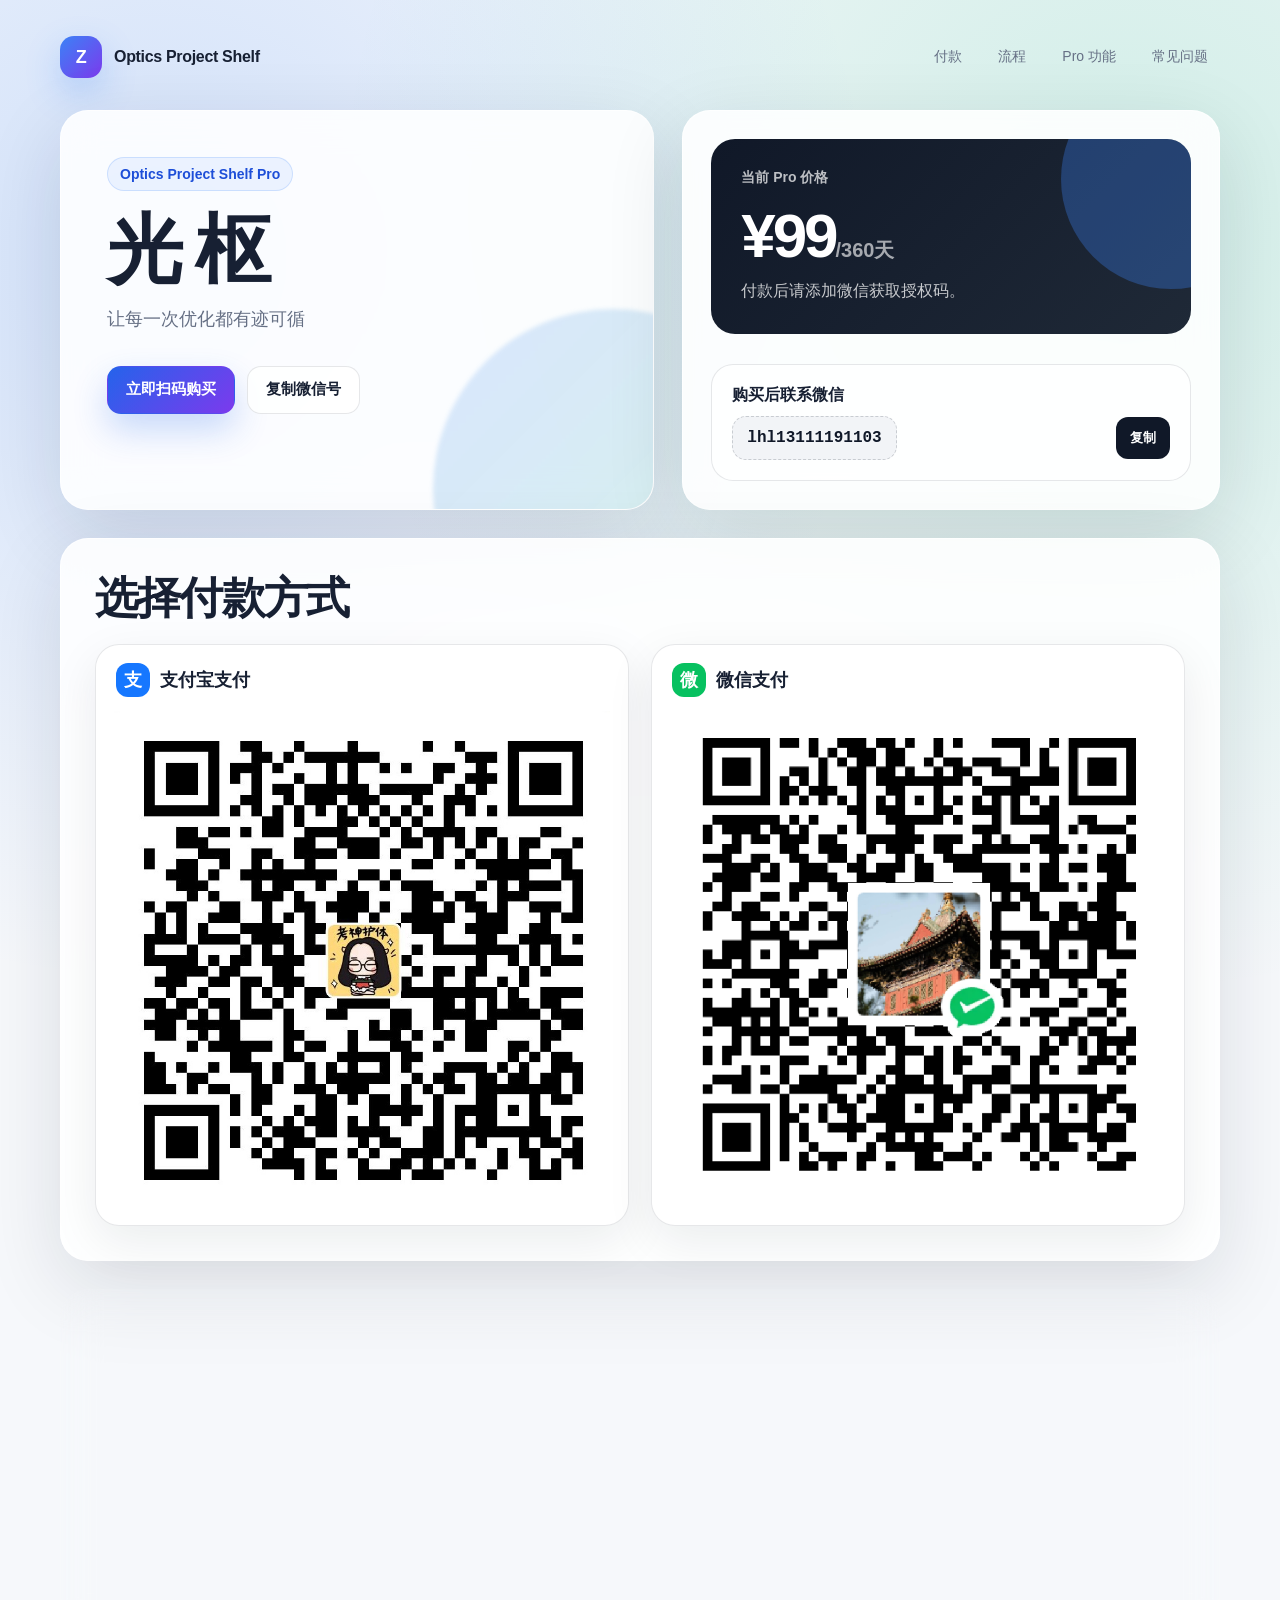
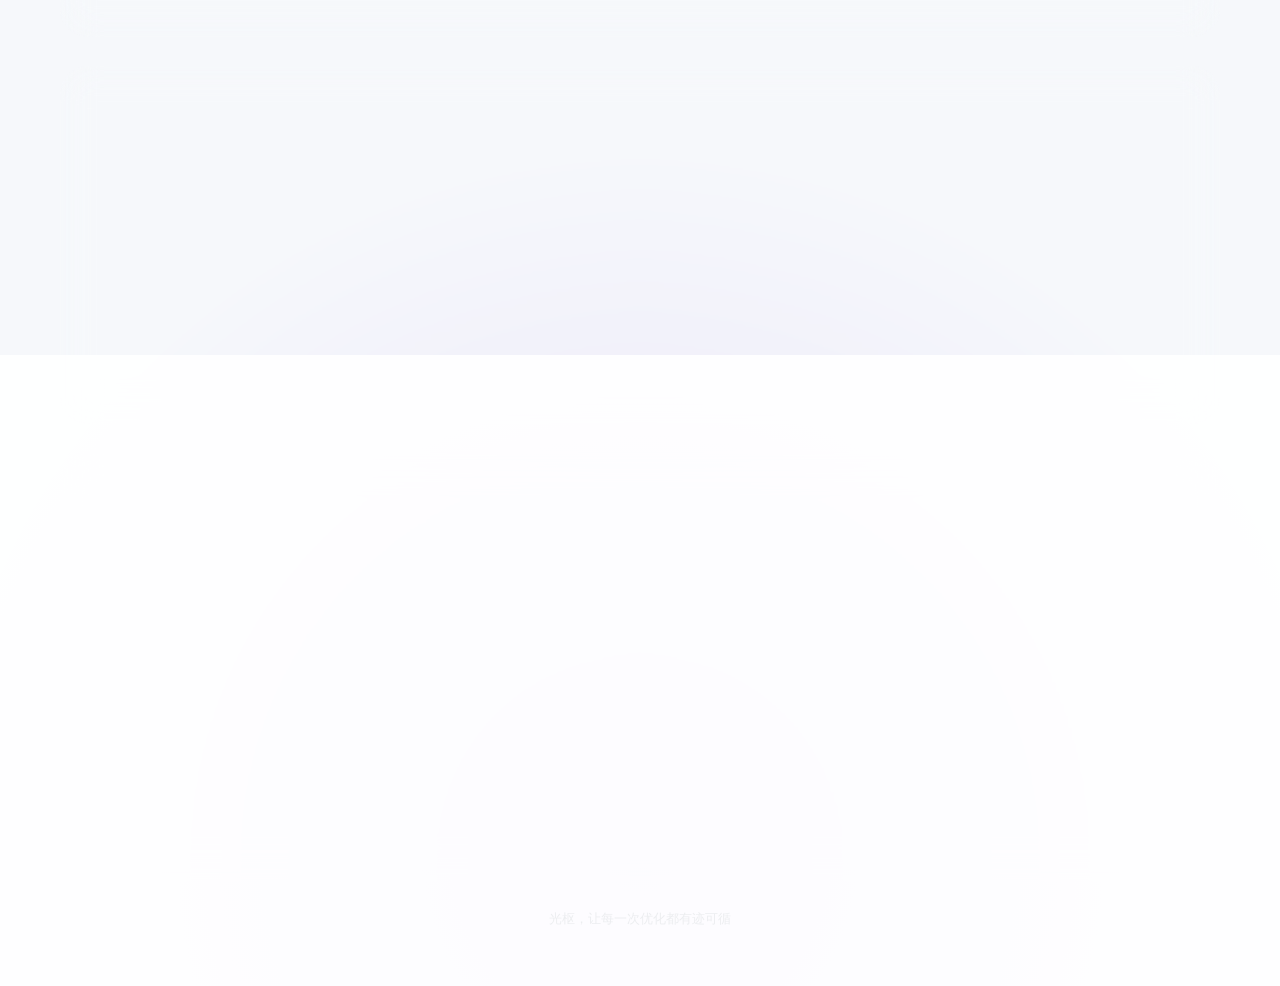
==== commit 1465532e: "Update index.html" ====
--- a/pro/index.html
+++ b/pro/index.html
@@ -662,9 +662,7 @@
             <div class="pay-top">
               <div class="pay-title"><span class="pay-icon ali">支</span>支付宝支付</div>
             </div>
-            <div class="pay-img-wrap">
-              <img class="pay-img" src="../assets/alipay-pro-99.jpg" alt="支付宝付款码，金额 99 元，Optics Project Shelf Pro">
-            </div>
+            <img class="pay-img" src="../assets/alipay-pro-99.jpg" alt="支付宝付款码，金额 99 元，Optics Project Shelf Pro">
           </article>
 
           <article class="pay-card">
@@ -672,9 +670,7 @@
               <div class="pay-title"><span class="pay-icon wechat">微</span>微信支付</div>
               
             </div>
-            <div class="pay-img-wrap">
-              <img class="pay-img" src="../assets/wechat-pro-99.png" alt="微信付款码，金额 99 元，Optics Project Shelf Pro">
-            </div>
+            <img class="pay-img" src="../assets/wechat-pro-99.png" alt="微信付款码，金额 99 元，Optics Project Shelf Pro">
           </article>
         </div>
       </div>
